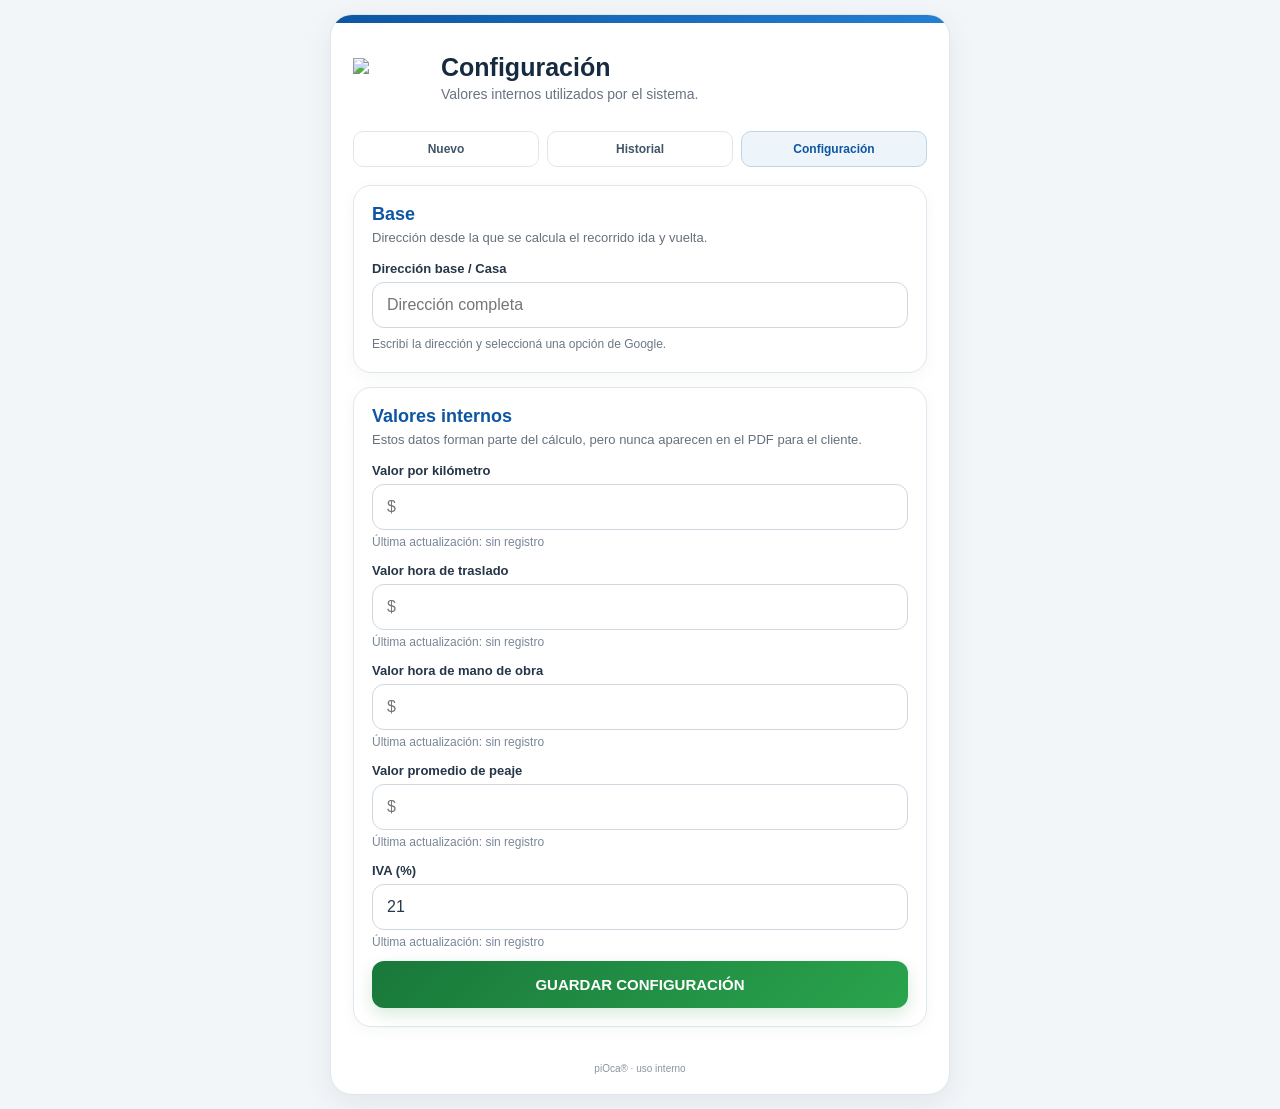
==== cfg.html @ d58bcf54 "Update cfg.html" ====
<!doctype html>
<html lang="es">
<head>
<meta charset="utf-8">
<meta name="viewport" content="width=device-width,initial-scale=1,viewport-fit=cover">
<title>Configuración</title>
<link rel="stylesheet" href="styles.css">
<style>
.autocompleteWrap{position:relative}
.addressSuggestions{
  position:absolute;
  left:0;right:0;top:100%;
  z-index:50;
  background:#fff;
  border:1px solid #d8dde5;
  border-radius:12px;
  box-shadow:0 10px 28px rgba(0,0,0,.14);
  overflow:hidden;
  margin-top:6px;
  max-height:290px;
  overflow-y:auto;
}
.addressSuggestion{
  width:100%;
  display:block;
  text-align:left;
  background:#fff;
  color:#1b2430;
  border:0;
  border-bottom:1px solid #edf0f4;
  padding:12px 14px;
  margin:0;
  cursor:pointer;
  font:inherit;
}
.addressSuggestion:last-child{border-bottom:0}
.addressSuggestion:active{background:#f2f6fb}
.addressSuggestion b{
  display:block;
  font-size:14px;
  line-height:1.25;
}
.addressSuggestion span{
  display:block;
  margin-top:3px;
  font-size:12px;
  line-height:1.3;
  color:#697386;
}
.addressSuggestion.info{
  cursor:default;
  color:#697386;
  font-size:13px;
}
.addressConfirmed{
  font-size:12px;
  margin-top:7px;
  color:#16803a;
  font-weight:700;
}
.status.error{
  background:#fff3f3;
  color:#a12626;
}
.updatedAt{
  margin-top:5px;
  font-size:12px;
  color:#7a8797;
}
</style>
</head>
<body>
<main class="shell">
  <header class="head">
    <div class="brandMark" style="background:transparent;box-shadow:none;border-radius:0;">
      <img src="https://automatizacionpioca.github.io/pioca-gps/logo-pioca.png" alt="piOca®" style="width:100%;height:auto;display:block;">
    </div>
    <div>
      <h1>Configuración</h1>
      <p>Valores internos utilizados por el sistema.</p>
    </div>
  </header>

  <nav class="nav">
    <a href="index.html">Nuevo</a>
    <a href="log.html">Historial</a>
    <a class="activo" href="cfg.html">Configuración</a>
  </nav>

  <section class="body">
    <div class="card">
      <h2>Base</h2>
      <p>Dirección desde la que se calcula el recorrido ida y vuelta.</p>

      <label for="base">Dirección base / Casa</label>
      <div class="autocompleteWrap">
        <input id="base" autocomplete="off" autocapitalize="words" placeholder="Dirección completa">
        <div id="baseSuggestions" class="addressSuggestions hidden"></div>
      </div>
      <div id="baseConfirmed" class="addressConfirmed hidden">✓ Dirección base seleccionada de Google</div>

      <div class="muted" style="margin-top:8px">
        Escribí la dirección y seleccioná una opción de Google.
      </div>
    </div>

    <div class="card">
      <h2>Valores internos</h2>
      <p>Estos datos forman parte del cálculo, pero nunca aparecen en el PDF para el cliente.</p>

      <label for="km">Valor por kilómetro</label>
      <input id="km" type="number" min="0" step="0.01" inputmode="decimal" placeholder="$">
      <div class="updatedAt" id="kmUpdated">Última actualización: sin registro</div>

      <label for="travel">Valor hora de traslado</label>
      <input id="travel" type="number" min="0" step="0.01" inputmode="decimal" placeholder="$">
      <div class="updatedAt" id="travelUpdated">Última actualización: sin registro</div>

      <label for="labor">Valor hora de mano de obra</label>
      <input id="labor" type="number" min="0" step="0.01" inputmode="decimal" placeholder="$">
      <div class="updatedAt" id="laborUpdated">Última actualización: sin registro</div>

      <label for="toll">Valor promedio de peaje</label>
      <input id="toll" type="number" min="0" step="0.01" inputmode="decimal" placeholder="$">
      <div class="updatedAt" id="tollUpdated">Última actualización: sin registro</div>

      <label for="iva">IVA (%)</label>
      <input id="iva" type="number" min="0" step="0.01" inputmode="decimal" value="21">
      <div class="updatedAt" id="ivaUpdated">Última actualización: sin registro</div>

      <button class="verde" id="save">GUARDAR CONFIGURACIÓN</button>
      <div class="status ok hidden" id="saved">Configuración guardada.</div>
      <div class="status error hidden" id="saveError"></div>
    </div>
  </section>

  <div class="footerNote">piOca® · uso interno</div>
</main>

<script>
const ids=['base','km','travel','labor','toll','iva'];
const trackedIds=['km','travel','labor','toll','iva'];
const key='r17_cfg_v1';

function formatUpdateDate(iso){
  if(!iso) return 'sin registro';

  const d=new Date(iso);
  if(Number.isNaN(d.getTime())) return 'sin registro';

  return new Intl.DateTimeFormat('es-AR',{
    day:'2-digit',
    month:'2-digit',
    year:'numeric',
    hour:'2-digit',
    minute:'2-digit'
  }).format(d);
}

function renderUpdateDates(v){
  const updates=(v && v.updatedAt) || {};

  trackedIds.forEach(id=>{
    const el=$(id+'Updated');
    if(!el) return;

    el.textContent='Última actualización: '+formatUpdateDate(updates[id]);
  });
}

const ROUTER_URL='https://apxrmkdegjnblkbyjsbp.supabase.co/functions/v1/r17-router';
const SUPABASE_PUBLISHABLE='sb_publishable_htgEX8HiRGAjpCVhPw1gfg_tOPxkJoI';

let selectedBasePlaceId=null;
let autocompleteTimer=null;
let autocompleteSeq=0;

function $(id){
  return document.getElementById(id);
}

async function requestAutocomplete(input){
  const response=await fetch(ROUTER_URL,{
    method:'POST',
    headers:{
      'Content-Type':'application/json',
      'apikey':SUPABASE_PUBLISHABLE,
      'Authorization':'Bearer '+SUPABASE_PUBLISHABLE
    },
    body:JSON.stringify({
      action:'autocomplete',
      input:String(input||'').trim()
    })
  });

  let data=null;
  try{
    data=await response.json();
  }catch(e){
    throw new Error('La búsqueda de direcciones respondió con un formato inválido.');
  }

  if(!response.ok || !data.ok){
    throw new Error((data && data.error) ? data.error : 'No se pudieron cargar las sugerencias.');
  }

  return Array.isArray(data.suggestions) ? data.suggestions : [];
}

function hideSuggestions(){
  $('baseSuggestions').classList.add('hidden');
}

function showMessage(text){
  const box=$('baseSuggestions');
  box.innerHTML='';
  const row=document.createElement('div');
  row.className='addressSuggestion info';
  row.textContent=text;
  box.appendChild(row);
  box.classList.remove('hidden');
}

function renderSuggestions(items){
  const box=$('baseSuggestions');
  box.innerHTML='';

  if(!items.length){
    showMessage('No se encontraron direcciones.');
    return;
  }

  items.forEach(item=>{
    const btn=document.createElement('button');
    btn.type='button';
    btn.className='addressSuggestion';

    const main=document.createElement('b');
    main.textContent=item.mainText || item.text || '';

    const secondary=document.createElement('span');
    secondary.textContent=item.secondaryText || '';

    btn.appendChild(main);
    if(secondary.textContent) btn.appendChild(secondary);

    btn.onclick=()=>{
      $('base').value=item.text || item.mainText || '';
      selectedBasePlaceId=item.placeId || null;
      $('baseConfirmed').classList.toggle('hidden',!selectedBasePlaceId);
      $('saveError').classList.add('hidden');
      hideSuggestions();
    };

    box.appendChild(btn);
  });

  box.classList.remove('hidden');
}

$('base').addEventListener('input',()=>{
  selectedBasePlaceId=null;
  $('baseConfirmed').classList.add('hidden');
  $('saveError').classList.add('hidden');

  const query=$('base').value.trim();

  if(autocompleteTimer) clearTimeout(autocompleteTimer);

  if(query.length<3){
    hideSuggestions();
    return;
  }

  const seq=++autocompleteSeq;

  autocompleteTimer=setTimeout(async()=>{
    showMessage('Buscando direcciones…');

    try{
      const items=await requestAutocomplete(query);
      if(seq!==autocompleteSeq) return;
      renderSuggestions(items);
    }catch(e){
      if(seq!==autocompleteSeq) return;
      showMessage('No se pudieron cargar las sugerencias.');
    }
  },300);
});

$('base').addEventListener('focus',()=>{
  if($('base').value.trim().length>=3 && !selectedBasePlaceId){
    $('base').dispatchEvent(new Event('input'));
  }
});

document.addEventListener('click',(e)=>{
  const wrap=e.target.closest('.autocompleteWrap');
  if(!wrap) hideSuggestions();
});

function load(){
  try{
    const v=JSON.parse(localStorage.getItem(key)||'{}');

    ids.forEach(id=>{
      if(v[id]!==undefined) $(id).value=v[id];
    });

    if(v.iva===undefined || String(v.iva).trim()===''){
      $('iva').value='21';
    }

    if(v.basePlaceId){
      selectedBasePlaceId=v.basePlaceId;
      $('baseConfirmed').classList.remove('hidden');
    }

    renderUpdateDates(v);
  }catch(e){
    renderUpdateDates({});
  }
}

$('save').onclick=()=>{
  const base=$('base').value.trim();

  if(!base){
    $('saveError').textContent='Ingresá la Dirección base / Casa.';
    $('saveError').classList.remove('hidden');
    return;
  }

  if(!selectedBasePlaceId){
    $('saveError').textContent='Seleccioná la Dirección base / Casa desde las opciones de Google.';
    $('saveError').classList.remove('hidden');
    return;
  }

  let previous={};

  try{
    previous=JSON.parse(localStorage.getItem(key)||'{}');
  }catch(e){
    previous={};
  }

  const data={};
  const now=new Date().toISOString();
  const updatedAt={...(previous.updatedAt||{})};

  ids.forEach(id=>{
    data[id]=$(id).value;
  });

  trackedIds.forEach(id=>{
    const oldValue=
      previous[id]===undefined || previous[id]===null
        ? ''
        : String(previous[id]);

    const newValue=String(data[id]??'');

    // Si nunca hubo fecha, este guardado queda como referencia inicial.
    // Después la fecha cambia únicamente cuando cambia el valor.
    if(!updatedAt[id] || oldValue!==newValue){
      updatedAt[id]=now;
    }
  });

  data.updatedAt=updatedAt;
  data.basePlaceId=selectedBasePlaceId;

  localStorage.setItem(key,JSON.stringify(data));

  renderUpdateDates(data);
  $('saveError').classList.add('hidden');

  const box=$('saved');
  box.classList.remove('hidden');
  setTimeout(()=>box.classList.add('hidden'),2200);
};

load();
</script>
</body>
</html>
---- styles.css ----
:root{
  --azul:#1769aa;
  --azul2:#0d56a3;
  --azulOscuro:#17314b;
  --verde:#249447;
  --verdeOscuro:#19783a;
  --rojo:#dc2f2f;
  --grisFondo:#f3f6f9;
  --grisBorde:#dfe6ed;
  --grisTexto:#5d6874;
  --sombra:0 8px 28px rgba(25,47,70,.08);
}
*{box-sizing:border-box}
html,body{margin:0;min-height:100%;font-family:Arial,sans-serif;color:#1f2f40;background:var(--grisFondo)}
body{padding:14px}
.shell{width:100%;max-width:620px;margin:0 auto;background:#fff;border:1px solid var(--grisBorde);border-radius:22px;box-shadow:var(--sombra);overflow:hidden}
.shell::before{content:"";display:block;height:8px;background:linear-gradient(90deg,var(--azul2),#247fd2)}
.head{padding:20px 22px 16px;display:flex;align-items:center;gap:16px}
.brandMark{width:72px;height:72px;border-radius:22px;background:linear-gradient(135deg,var(--azul2),#2380cf);color:#fff;display:flex;align-items:center;justify-content:center;font-size:22px;font-weight:900;letter-spacing:-1px;box-shadow:0 7px 18px rgba(23,105,170,.2);flex:0 0 72px}
.head h1{margin:0 0 4px;font-size:25px;line-height:1.08;color:#172b40}
.head p{margin:0;color:#687482;font-size:14px;line-height:1.35}
.body{padding:0 22px 22px}
.card{border:1px solid var(--grisBorde);border-radius:18px;padding:18px;background:#fff;box-shadow:0 4px 16px rgba(25,47,70,.04);margin-bottom:14px}
.card h2{margin:0 0 4px;color:var(--azul2);font-size:18px}
.card p{margin:0 0 14px;color:#66717c;font-size:13px;line-height:1.4}
label{display:block;font-size:13px;font-weight:800;margin:14px 0 6px;color:#253648}
input,select,textarea{width:100%;padding:13px 14px;font-size:16px;border:1px solid #cfd8e1;border-radius:12px;background:#fff;color:#24384c;font-family:Arial,sans-serif;outline:none}
input:focus,select:focus,textarea:focus{border-color:#7eb1dd;box-shadow:0 0 0 3px rgba(23,105,170,.10)}
button,.btn{width:100%;padding:15px;border:0;border-radius:12px;font-size:15px;font-weight:800;cursor:pointer;margin-top:12px;text-decoration:none;display:block;text-align:center}
button:active,.btn:active{transform:scale(.985)}
button:disabled{opacity:.55;cursor:default}
.azul{background:linear-gradient(135deg,var(--azul2),#2380cf);color:#fff;box-shadow:0 6px 16px rgba(23,105,170,.18)}
.verde{background:linear-gradient(135deg,var(--verdeOscuro),#2aa44d);color:#fff;box-shadow:0 6px 16px rgba(32,146,68,.18)}
.rojo{background:linear-gradient(135deg,#b91f25,#dc2f2f);color:#fff}
.oscuro{background:linear-gradient(135deg,#263746,#182631);color:#fff}
.claro{background:#eef5fb;color:#285979;border:1px solid #cbdde9}
.muted{color:#6c7884;font-size:12px;line-height:1.45}
.nav{display:grid;grid-template-columns:repeat(3,1fr);gap:8px;padding:0 22px 18px}
.nav a{padding:10px 6px;border:1px solid var(--grisBorde);border-radius:10px;text-decoration:none;color:#425467;text-align:center;font-size:12px;font-weight:800;background:#fff}
.nav a.activo{background:#edf5fb;color:var(--azul2);border-color:#bfd4e4}
.hidden{display:none!important}
.status{padding:11px 12px;border-radius:11px;margin-top:12px;font-size:12px;line-height:1.45}
.ok{background:#eaf7ed;border:1px solid #b8dfc0;color:#266739}
.info{background:#eef5fb;border:1px solid #c6d9e9;color:#31566f}
.warn{background:#fff8e8;border:1px solid #eedb9f;color:#735d1c}
.row2{display:grid;grid-template-columns:1fr 1fr;gap:10px}
.timer{font-size:36px;font-weight:900;text-align:center;color:#17314b;padding:14px 0 2px;letter-spacing:1px}
.kpi{padding:13px;border-radius:14px;background:#f7f9fb;border:1px solid #e2e8ee;margin-top:10px}
.kpi span{display:block;color:#6b7782;font-size:11px;font-weight:700}
.kpi b{display:block;font-size:18px;color:#20364b;margin-top:3px}
.listEmpty{text-align:center;padding:28px 10px;color:#7a8794;font-size:13px}
.footerNote{padding:0 22px 20px;text-align:center;color:#8a949f;font-size:10px}
.sep{height:1px;background:#e7edf2;margin:16px 0}
@media(max-width:440px){
  body{padding:8px}
  .head{padding:17px 16px 13px}
  .body{padding:0 16px 16px}
  .nav{padding:0 16px 14px}
  .brandMark{width:60px;height:60px;border-radius:18px;font-size:19px;flex-basis:60px}
  .head h1{font-size:22px}
  .row2{grid-template-columns:1fr}
}
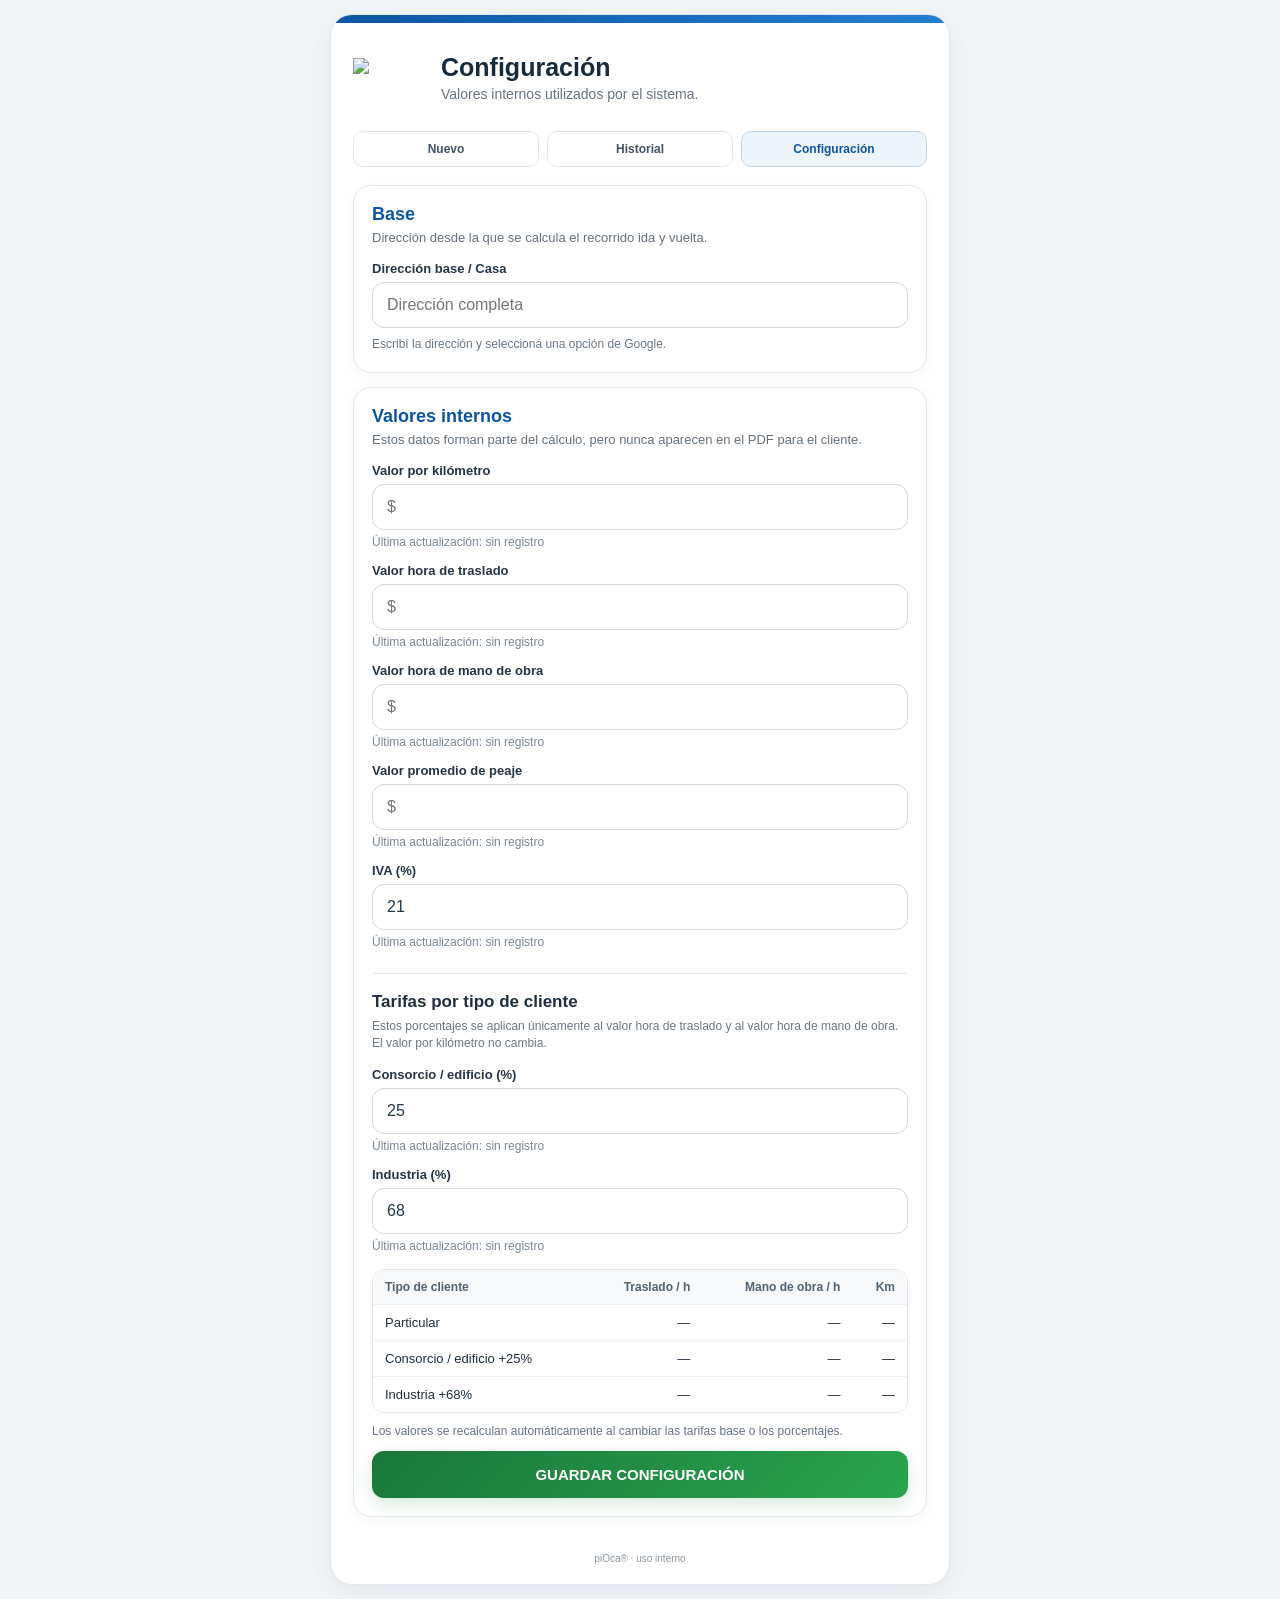
==== commit e65fe111: "Update cfg.html" ====
--- a/cfg.html
+++ b/cfg.html
@@ -67,6 +67,53 @@
   font-size:12px;
   color:#7a8797;
 }
+
+.clientRatesBlock{
+  margin-top:24px;
+  padding-top:18px;
+  border-top:1px solid #e3e7ed;
+}
+.clientRatesBlock h3{
+  margin:0 0 6px;
+  font-size:17px;
+}
+.clientRatesBlock .muted{
+  margin-bottom:14px;
+}
+.rateTableWrap{
+  margin-top:16px;
+  overflow-x:auto;
+  border:1px solid #e3e7ed;
+  border-radius:12px;
+}
+.rateTable{
+  width:100%;
+  border-collapse:collapse;
+  min-width:520px;
+  background:#fff;
+}
+.rateTable th,
+.rateTable td{
+  padding:10px 12px;
+  text-align:left;
+  border-bottom:1px solid #edf0f4;
+  font-size:13px;
+  white-space:nowrap;
+}
+.rateTable th{
+  background:#f7f9fb;
+  color:#526173;
+  font-size:12px;
+}
+.rateTable tr:last-child td{border-bottom:0}
+.rateTable td:not(:first-child),
+.rateTable th:not(:first-child){text-align:right}
+.rateHint{
+  margin-top:10px;
+  font-size:12px;
+  line-height:1.4;
+  color:#697386;
+}
 </style>
 </head>
 <body>
@@ -128,6 +175,55 @@
       <input id="iva" type="number" min="0" step="0.01" inputmode="decimal" value="21">
       <div class="updatedAt" id="ivaUpdated">Última actualización: sin registro</div>
 
+      <div class="clientRatesBlock">
+        <h3>Tarifas por tipo de cliente</h3>
+        <div class="muted">
+          Estos porcentajes se aplican únicamente al valor hora de traslado y al valor hora de mano de obra. El valor por kilómetro no cambia.
+        </div>
+
+        <label for="consorcioPct">Consorcio / edificio (%)</label>
+        <input id="consorcioPct" type="number" min="0" step="0.01" inputmode="decimal" value="25">
+        <div class="updatedAt" id="consorcioPctUpdated">Última actualización: sin registro</div>
+
+        <label for="industriaPct">Industria (%)</label>
+        <input id="industriaPct" type="number" min="0" step="0.01" inputmode="decimal" value="68">
+        <div class="updatedAt" id="industriaPctUpdated">Última actualización: sin registro</div>
+
+        <div class="rateTableWrap">
+          <table class="rateTable" aria-label="Tarifas resultantes por tipo de cliente">
+            <thead>
+              <tr>
+                <th>Tipo de cliente</th>
+                <th>Traslado / h</th>
+                <th>Mano de obra / h</th>
+                <th>Km</th>
+              </tr>
+            </thead>
+            <tbody>
+              <tr>
+                <td>Particular</td>
+                <td id="rateParticularTravel">—</td>
+                <td id="rateParticularLabor">—</td>
+                <td id="rateParticularKm">—</td>
+              </tr>
+              <tr>
+                <td id="rateConsorcioLabel">Consorcio / edificio</td>
+                <td id="rateConsorcioTravel">—</td>
+                <td id="rateConsorcioLabor">—</td>
+                <td id="rateConsorcioKm">—</td>
+              </tr>
+              <tr>
+                <td id="rateIndustriaLabel">Industria</td>
+                <td id="rateIndustriaTravel">—</td>
+                <td id="rateIndustriaLabor">—</td>
+                <td id="rateIndustriaKm">—</td>
+              </tr>
+            </tbody>
+          </table>
+        </div>
+        <div class="rateHint">Los valores se recalculan automáticamente al cambiar las tarifas base o los porcentajes.</div>
+      </div>
+
       <button class="verde" id="save">GUARDAR CONFIGURACIÓN</button>
       <div class="status ok hidden" id="saved">Configuración guardada.</div>
       <div class="status error hidden" id="saveError"></div>
@@ -138,8 +234,8 @@
 </main>
 
 <script>
-const ids=['base','km','travel','labor','toll','iva'];
-const trackedIds=['km','travel','labor','toll','iva'];
+const ids=['base','km','travel','labor','toll','iva','consorcioPct','industriaPct'];
+const trackedIds=['km','travel','labor','toll','iva','consorcioPct','industriaPct'];
 const key='r17_cfg_v1';
 
 function formatUpdateDate(iso){
@@ -178,6 +274,56 @@
 function $(id){
   return document.getElementById(id);
 }
+
+function configNumber(id){
+  const raw=String($(id).value??'').replace(',','.').trim();
+  if(raw==='') return null;
+  const value=Number(raw);
+  return Number.isFinite(value) ? value : null;
+}
+
+function money(value){
+  if(value===null || value===undefined || !Number.isFinite(value)) return '—';
+  return new Intl.NumberFormat('es-AR',{
+    style:'currency',
+    currency:'ARS',
+    maximumFractionDigits:0
+  }).format(value);
+}
+
+function percentLabel(value){
+  if(value===null || value===undefined || !Number.isFinite(value)) return '';
+  return ' +'+new Intl.NumberFormat('es-AR',{maximumFractionDigits:2}).format(value)+'%';
+}
+
+function renderClientRates(){
+  const km=configNumber('km');
+  const travel=configNumber('travel');
+  const labor=configNumber('labor');
+  const consorcioPct=configNumber('consorcioPct');
+  const industriaPct=configNumber('industriaPct');
+
+  const consorcioFactor=consorcioPct===null ? null : 1+(consorcioPct/100);
+  const industriaFactor=industriaPct===null ? null : 1+(industriaPct/100);
+
+  $('rateParticularTravel').textContent=money(travel);
+  $('rateParticularLabor').textContent=money(labor);
+  $('rateParticularKm').textContent=money(km);
+
+  $('rateConsorcioLabel').textContent='Consorcio / edificio'+percentLabel(consorcioPct);
+  $('rateConsorcioTravel').textContent=money(travel===null || consorcioFactor===null ? null : travel*consorcioFactor);
+  $('rateConsorcioLabor').textContent=money(labor===null || consorcioFactor===null ? null : labor*consorcioFactor);
+  $('rateConsorcioKm').textContent=money(km);
+
+  $('rateIndustriaLabel').textContent='Industria'+percentLabel(industriaPct);
+  $('rateIndustriaTravel').textContent=money(travel===null || industriaFactor===null ? null : travel*industriaFactor);
+  $('rateIndustriaLabor').textContent=money(labor===null || industriaFactor===null ? null : labor*industriaFactor);
+  $('rateIndustriaKm').textContent=money(km);
+}
+
+['km','travel','labor','consorcioPct','industriaPct'].forEach(id=>{
+  $(id).addEventListener('input',renderClientRates);
+});
 
 async function requestAutocomplete(input){
   const response=await fetch(ROUTER_URL,{
@@ -311,14 +457,26 @@
       $('iva').value='21';
     }
 
+    if(v.consorcioPct===undefined || String(v.consorcioPct).trim()===''){
+      $('consorcioPct').value='25';
+    }
+
+    if(v.industriaPct===undefined || String(v.industriaPct).trim()===''){
+      $('industriaPct').value='68';
+    }
+
     if(v.basePlaceId){
       selectedBasePlaceId=v.basePlaceId;
       $('baseConfirmed').classList.remove('hidden');
     }
 
     renderUpdateDates(v);
+    renderClientRates();
   }catch(e){
+    $('consorcioPct').value='25';
+    $('industriaPct').value='68';
     renderUpdateDates({});
+    renderClientRates();
   }
 }
 
@@ -333,6 +491,21 @@
 
   if(!selectedBasePlaceId){
     $('saveError').textContent='Seleccioná la Dirección base / Casa desde las opciones de Google.';
+    $('saveError').classList.remove('hidden');
+    return;
+  }
+
+  const consorcioPct=configNumber('consorcioPct');
+  const industriaPct=configNumber('industriaPct');
+
+  if(consorcioPct===null || consorcioPct<0){
+    $('saveError').textContent='Ingresá un porcentaje válido para Consorcio / edificio.';
+    $('saveError').classList.remove('hidden');
+    return;
+  }
+
+  if(industriaPct===null || industriaPct<0){
+    $('saveError').textContent='Ingresá un porcentaje válido para Industria.';
     $('saveError').classList.remove('hidden');
     return;
   }
@@ -374,6 +547,7 @@
   localStorage.setItem(key,JSON.stringify(data));
 
   renderUpdateDates(data);
+  renderClientRates();
   $('saveError').classList.add('hidden');
 
   const box=$('saved');
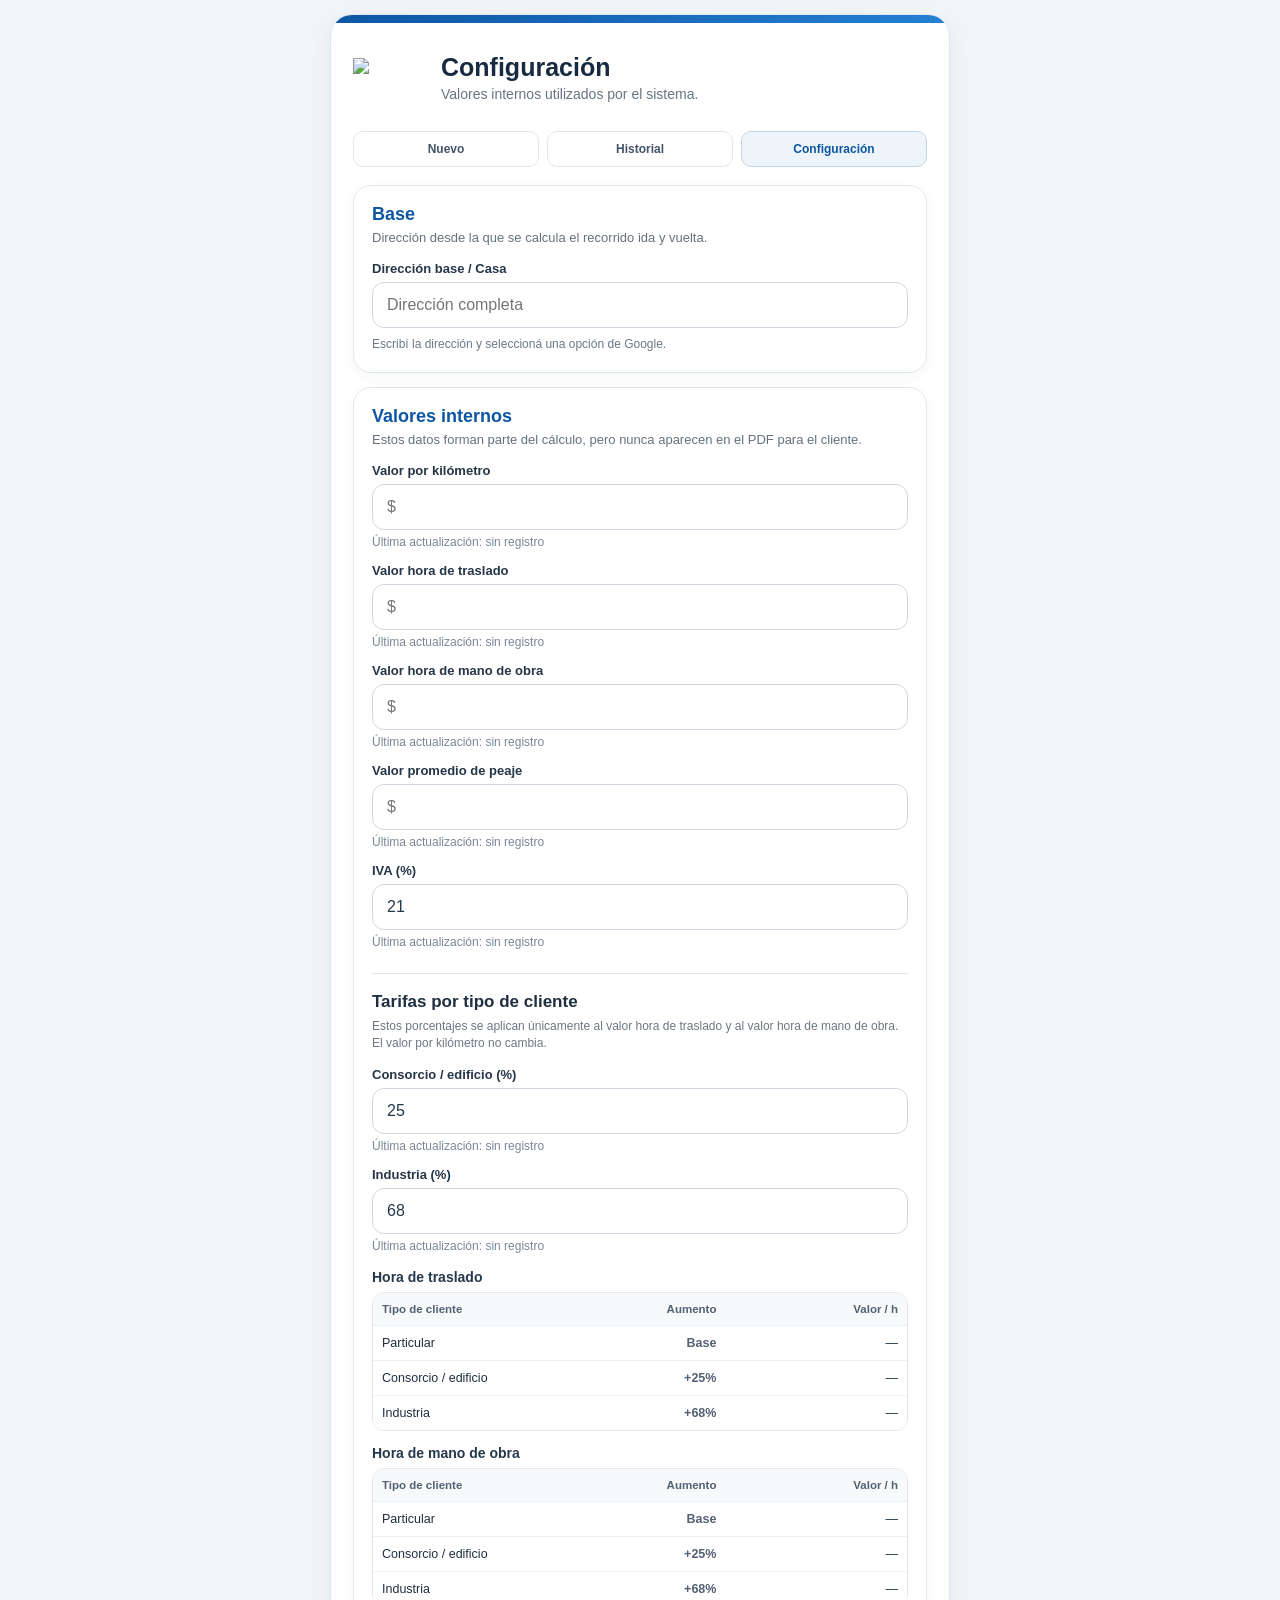
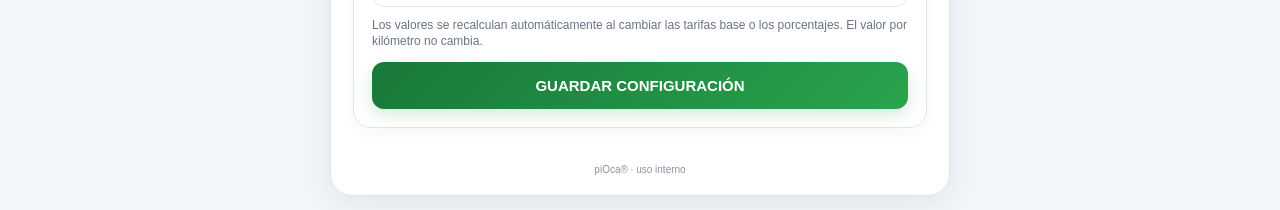
==== commit cf20f8c1: "Update cfg.html" ====
--- a/cfg.html
+++ b/cfg.html
@@ -80,34 +80,62 @@
 .clientRatesBlock .muted{
   margin-bottom:14px;
 }
+.rateTables{
+  display:grid;
+  gap:14px;
+  margin-top:16px;
+}
+.rateTableGroup h4{
+  margin:0 0 7px;
+  color:#26384c;
+  font-size:14px;
+}
 .rateTableWrap{
-  margin-top:16px;
-  overflow-x:auto;
+  overflow:hidden;
   border:1px solid #e3e7ed;
   border-radius:12px;
 }
 .rateTable{
   width:100%;
   border-collapse:collapse;
-  min-width:520px;
+  table-layout:fixed;
   background:#fff;
 }
 .rateTable th,
 .rateTable td{
-  padding:10px 12px;
+  padding:10px 9px;
   text-align:left;
   border-bottom:1px solid #edf0f4;
-  font-size:13px;
-  white-space:nowrap;
+  font-size:12.5px;
 }
 .rateTable th{
   background:#f7f9fb;
   color:#526173;
-  font-size:12px;
+  font-size:11.5px;
 }
 .rateTable tr:last-child td{border-bottom:0}
-.rateTable td:not(:first-child),
-.rateTable th:not(:first-child){text-align:right}
+.rateTable td:nth-child(2),
+.rateTable td:nth-child(3),
+.rateTable th:nth-child(2),
+.rateTable th:nth-child(3){
+  text-align:right;
+}
+.rateTable th:first-child,
+.rateTable td:first-child{
+  width:44%;
+}
+.rateTable th:nth-child(2),
+.rateTable td:nth-child(2){
+  width:22%;
+}
+.rateTable th:nth-child(3),
+.rateTable td:nth-child(3){
+  width:34%;
+}
+.ratePct{
+  font-weight:700;
+  color:#526173;
+}
 .rateHint{
   margin-top:10px;
   font-size:12px;
@@ -189,39 +217,72 @@
         <input id="industriaPct" type="number" min="0" step="0.01" inputmode="decimal" value="68">
         <div class="updatedAt" id="industriaPctUpdated">Última actualización: sin registro</div>
 
-        <div class="rateTableWrap">
-          <table class="rateTable" aria-label="Tarifas resultantes por tipo de cliente">
-            <thead>
-              <tr>
-                <th>Tipo de cliente</th>
-                <th>Traslado / h</th>
-                <th>Mano de obra / h</th>
-                <th>Km</th>
-              </tr>
-            </thead>
-            <tbody>
-              <tr>
-                <td>Particular</td>
-                <td id="rateParticularTravel">—</td>
-                <td id="rateParticularLabor">—</td>
-                <td id="rateParticularKm">—</td>
-              </tr>
-              <tr>
-                <td id="rateConsorcioLabel">Consorcio / edificio</td>
-                <td id="rateConsorcioTravel">—</td>
-                <td id="rateConsorcioLabor">—</td>
-                <td id="rateConsorcioKm">—</td>
-              </tr>
-              <tr>
-                <td id="rateIndustriaLabel">Industria</td>
-                <td id="rateIndustriaTravel">—</td>
-                <td id="rateIndustriaLabor">—</td>
-                <td id="rateIndustriaKm">—</td>
-              </tr>
-            </tbody>
-          </table>
+        <div class="rateTables">
+          <div class="rateTableGroup">
+            <h4>Hora de traslado</h4>
+            <div class="rateTableWrap">
+              <table class="rateTable" aria-label="Hora de traslado por tipo de cliente">
+                <thead>
+                  <tr>
+                    <th>Tipo de cliente</th>
+                    <th>Aumento</th>
+                    <th>Valor / h</th>
+                  </tr>
+                </thead>
+                <tbody>
+                  <tr>
+                    <td>Particular</td>
+                    <td class="ratePct">Base</td>
+                    <td id="rateParticularTravel">—</td>
+                  </tr>
+                  <tr>
+                    <td>Consorcio / edificio</td>
+                    <td class="ratePct" id="rateConsorcioTravelPct">—</td>
+                    <td id="rateConsorcioTravel">—</td>
+                  </tr>
+                  <tr>
+                    <td>Industria</td>
+                    <td class="ratePct" id="rateIndustriaTravelPct">—</td>
+                    <td id="rateIndustriaTravel">—</td>
+                  </tr>
+                </tbody>
+              </table>
+            </div>
+          </div>
+
+          <div class="rateTableGroup">
+            <h4>Hora de mano de obra</h4>
+            <div class="rateTableWrap">
+              <table class="rateTable" aria-label="Hora de mano de obra por tipo de cliente">
+                <thead>
+                  <tr>
+                    <th>Tipo de cliente</th>
+                    <th>Aumento</th>
+                    <th>Valor / h</th>
+                  </tr>
+                </thead>
+                <tbody>
+                  <tr>
+                    <td>Particular</td>
+                    <td class="ratePct">Base</td>
+                    <td id="rateParticularLabor">—</td>
+                  </tr>
+                  <tr>
+                    <td>Consorcio / edificio</td>
+                    <td class="ratePct" id="rateConsorcioLaborPct">—</td>
+                    <td id="rateConsorcioLabor">—</td>
+                  </tr>
+                  <tr>
+                    <td>Industria</td>
+                    <td class="ratePct" id="rateIndustriaLaborPct">—</td>
+                    <td id="rateIndustriaLabor">—</td>
+                  </tr>
+                </tbody>
+              </table>
+            </div>
+          </div>
         </div>
-        <div class="rateHint">Los valores se recalculan automáticamente al cambiar las tarifas base o los porcentajes.</div>
+        <div class="rateHint">Los valores se recalculan automáticamente al cambiar las tarifas base o los porcentajes. El valor por kilómetro no cambia.</div>
       </div>
 
       <button class="verde" id="save">GUARDAR CONFIGURACIÓN</button>
@@ -308,17 +369,20 @@
 
   $('rateParticularTravel').textContent=money(travel);
   $('rateParticularLabor').textContent=money(labor);
-  $('rateParticularKm').textContent=money(km);
-
-  $('rateConsorcioLabel').textContent='Consorcio / edificio'+percentLabel(consorcioPct);
+
+  const consorcioPctText=percentLabel(consorcioPct).trim() || '—';
+  const industriaPctText=percentLabel(industriaPct).trim() || '—';
+
+  $('rateConsorcioTravelPct').textContent=consorcioPctText;
+  $('rateConsorcioLaborPct').textContent=consorcioPctText;
+  $('rateIndustriaTravelPct').textContent=industriaPctText;
+  $('rateIndustriaLaborPct').textContent=industriaPctText;
+
   $('rateConsorcioTravel').textContent=money(travel===null || consorcioFactor===null ? null : travel*consorcioFactor);
   $('rateConsorcioLabor').textContent=money(labor===null || consorcioFactor===null ? null : labor*consorcioFactor);
-  $('rateConsorcioKm').textContent=money(km);
-
-  $('rateIndustriaLabel').textContent='Industria'+percentLabel(industriaPct);
+
   $('rateIndustriaTravel').textContent=money(travel===null || industriaFactor===null ? null : travel*industriaFactor);
   $('rateIndustriaLabor').textContent=money(labor===null || industriaFactor===null ? null : labor*industriaFactor);
-  $('rateIndustriaKm').textContent=money(km);
 }
 
 ['km','travel','labor','consorcioPct','industriaPct'].forEach(id=>{
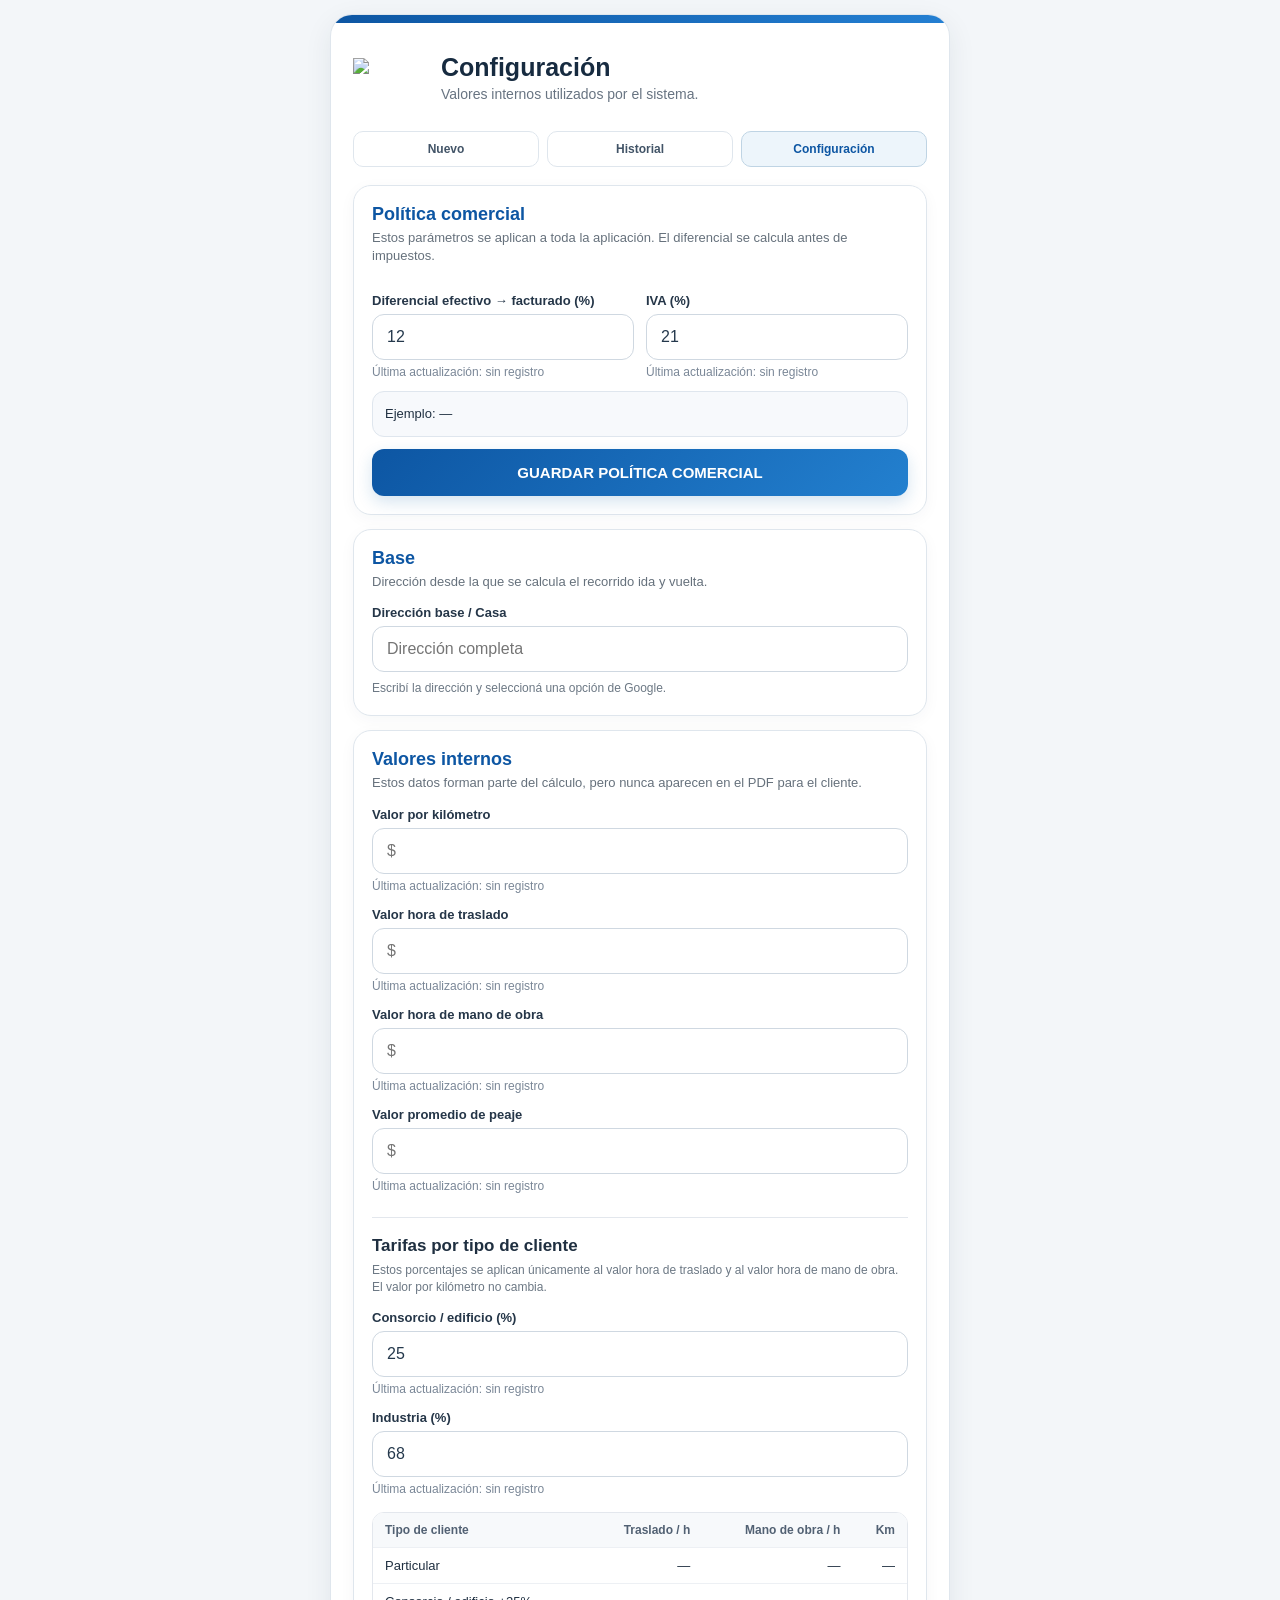
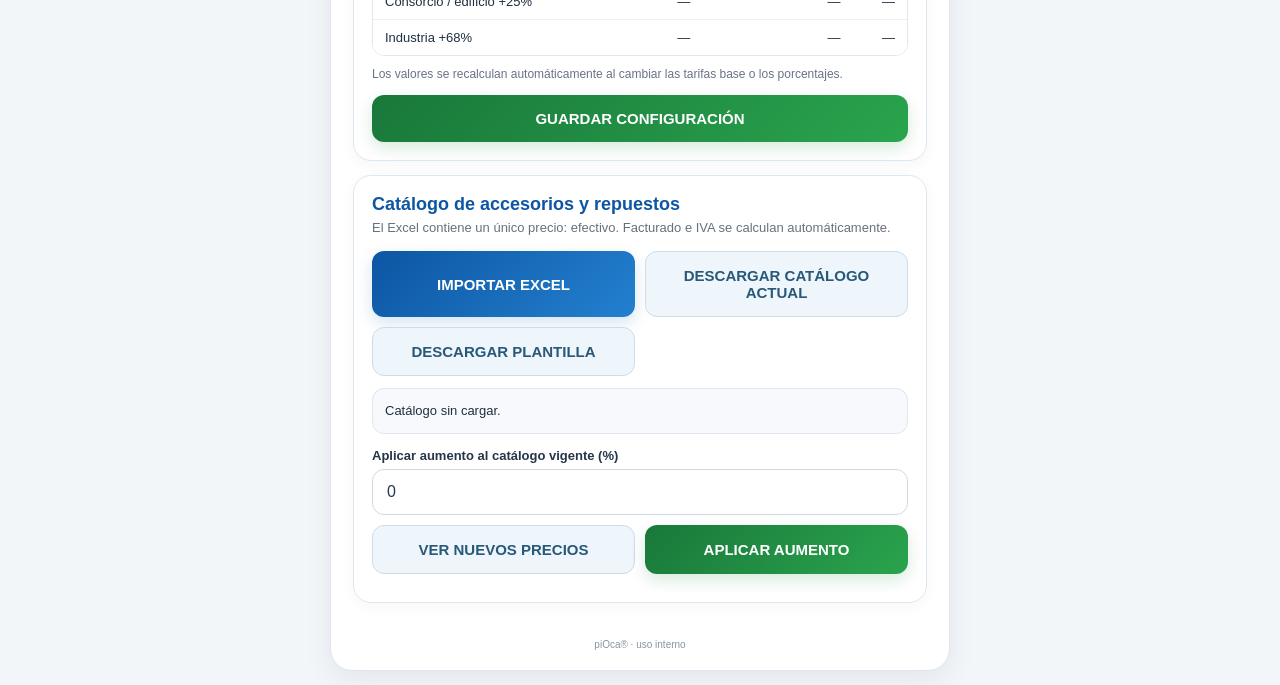
==== commit a8c9f358: "Update cfg.html" ====
--- a/cfg.html
+++ b/cfg.html
@@ -80,68 +80,47 @@
 .clientRatesBlock .muted{
   margin-bottom:14px;
 }
-.rateTables{
-  display:grid;
-  gap:14px;
+.rateTableWrap{
   margin-top:16px;
-}
-.rateTableGroup h4{
-  margin:0 0 7px;
-  color:#26384c;
-  font-size:14px;
-}
-.rateTableWrap{
-  overflow:hidden;
+  overflow-x:auto;
   border:1px solid #e3e7ed;
   border-radius:12px;
 }
 .rateTable{
   width:100%;
   border-collapse:collapse;
-  table-layout:fixed;
+  min-width:520px;
   background:#fff;
 }
 .rateTable th,
 .rateTable td{
-  padding:10px 9px;
+  padding:10px 12px;
   text-align:left;
   border-bottom:1px solid #edf0f4;
-  font-size:12.5px;
+  font-size:13px;
+  white-space:nowrap;
 }
 .rateTable th{
   background:#f7f9fb;
   color:#526173;
-  font-size:11.5px;
+  font-size:12px;
 }
 .rateTable tr:last-child td{border-bottom:0}
-.rateTable td:nth-child(2),
-.rateTable td:nth-child(3),
-.rateTable th:nth-child(2),
-.rateTable th:nth-child(3){
-  text-align:right;
-}
-.rateTable th:first-child,
-.rateTable td:first-child{
-  width:44%;
-}
-.rateTable th:nth-child(2),
-.rateTable td:nth-child(2){
-  width:22%;
-}
-.rateTable th:nth-child(3),
-.rateTable td:nth-child(3){
-  width:34%;
-}
-.ratePct{
-  font-weight:700;
-  color:#526173;
-}
+.rateTable td:not(:first-child),
+.rateTable th:not(:first-child){text-align:right}
 .rateHint{
   margin-top:10px;
   font-size:12px;
   line-height:1.4;
   color:#697386;
 }
+.policyGrid{display:grid;grid-template-columns:1fr 1fr;gap:12px}
+.catalogActions{display:grid;grid-template-columns:1fr 1fr;gap:10px}
+.catalogActions button{margin-top:0}
+.catalogSummary{margin-top:12px;padding:12px;border:1px solid #dfe6ee;border-radius:12px;background:#f7f9fc;font-size:13px;line-height:1.5}
+.catalogHistory{margin-top:10px;font-size:12px;color:#66717c}
+.catalogPreview{margin-top:10px;padding:10px 12px;border:1px solid #cfe0ef;border-radius:12px;background:#f2f8fd;font-size:12px;line-height:1.5}
+@media(max-width:440px){.policyGrid,.catalogActions{grid-template-columns:1fr}}
 </style>
 </head>
 <body>
@@ -164,6 +143,25 @@
 
   <section class="body">
     <div class="card">
+      <h2>Política comercial</h2>
+      <p>Estos parámetros se aplican a toda la aplicación. El diferencial se calcula antes de impuestos.</p>
+      <div class="policyGrid">
+        <div>
+          <label for="facturadoPct">Diferencial efectivo → facturado (%)</label>
+          <input id="facturadoPct" type="number" min="0" step="0.01" inputmode="decimal" value="12">
+          <div class="updatedAt" id="facturadoPctUpdated">Última actualización: sin registro</div>
+        </div>
+        <div>
+          <label for="iva">IVA (%)</label>
+          <input id="iva" type="number" min="0" step="0.01" inputmode="decimal" value="21">
+          <div class="updatedAt" id="ivaUpdated">Última actualización: sin registro</div>
+        </div>
+      </div>
+      <div class="catalogSummary" id="commercialPreview">Ejemplo: —</div>
+      <button class="azul" id="saveCommercial" type="button">GUARDAR POLÍTICA COMERCIAL</button>
+      <div class="status ok hidden" id="commercialSaved">Política comercial guardada.</div>
+    </div>
+    <div class="card">
       <h2>Base</h2>
       <p>Dirección desde la que se calcula el recorrido ida y vuelta.</p>
 
@@ -199,10 +197,6 @@
       <input id="toll" type="number" min="0" step="0.01" inputmode="decimal" placeholder="$">
       <div class="updatedAt" id="tollUpdated">Última actualización: sin registro</div>
 
-      <label for="iva">IVA (%)</label>
-      <input id="iva" type="number" min="0" step="0.01" inputmode="decimal" value="21">
-      <div class="updatedAt" id="ivaUpdated">Última actualización: sin registro</div>
-
       <div class="clientRatesBlock">
         <h3>Tarifas por tipo de cliente</h3>
         <div class="muted">
@@ -217,86 +211,80 @@
         <input id="industriaPct" type="number" min="0" step="0.01" inputmode="decimal" value="68">
         <div class="updatedAt" id="industriaPctUpdated">Última actualización: sin registro</div>
 
-        <div class="rateTables">
-          <div class="rateTableGroup">
-            <h4>Hora de traslado</h4>
-            <div class="rateTableWrap">
-              <table class="rateTable" aria-label="Hora de traslado por tipo de cliente">
-                <thead>
-                  <tr>
-                    <th>Tipo de cliente</th>
-                    <th>Aumento</th>
-                    <th>Valor / h</th>
-                  </tr>
-                </thead>
-                <tbody>
-                  <tr>
-                    <td>Particular</td>
-                    <td class="ratePct">Base</td>
-                    <td id="rateParticularTravel">—</td>
-                  </tr>
-                  <tr>
-                    <td>Consorcio / edificio</td>
-                    <td class="ratePct" id="rateConsorcioTravelPct">—</td>
-                    <td id="rateConsorcioTravel">—</td>
-                  </tr>
-                  <tr>
-                    <td>Industria</td>
-                    <td class="ratePct" id="rateIndustriaTravelPct">—</td>
-                    <td id="rateIndustriaTravel">—</td>
-                  </tr>
-                </tbody>
-              </table>
-            </div>
-          </div>
-
-          <div class="rateTableGroup">
-            <h4>Hora de mano de obra</h4>
-            <div class="rateTableWrap">
-              <table class="rateTable" aria-label="Hora de mano de obra por tipo de cliente">
-                <thead>
-                  <tr>
-                    <th>Tipo de cliente</th>
-                    <th>Aumento</th>
-                    <th>Valor / h</th>
-                  </tr>
-                </thead>
-                <tbody>
-                  <tr>
-                    <td>Particular</td>
-                    <td class="ratePct">Base</td>
-                    <td id="rateParticularLabor">—</td>
-                  </tr>
-                  <tr>
-                    <td>Consorcio / edificio</td>
-                    <td class="ratePct" id="rateConsorcioLaborPct">—</td>
-                    <td id="rateConsorcioLabor">—</td>
-                  </tr>
-                  <tr>
-                    <td>Industria</td>
-                    <td class="ratePct" id="rateIndustriaLaborPct">—</td>
-                    <td id="rateIndustriaLabor">—</td>
-                  </tr>
-                </tbody>
-              </table>
-            </div>
-          </div>
+        <div class="rateTableWrap">
+          <table class="rateTable" aria-label="Tarifas resultantes por tipo de cliente">
+            <thead>
+              <tr>
+                <th>Tipo de cliente</th>
+                <th>Traslado / h</th>
+                <th>Mano de obra / h</th>
+                <th>Km</th>
+              </tr>
+            </thead>
+            <tbody>
+              <tr>
+                <td>Particular</td>
+                <td id="rateParticularTravel">—</td>
+                <td id="rateParticularLabor">—</td>
+                <td id="rateParticularKm">—</td>
+              </tr>
+              <tr>
+                <td id="rateConsorcioLabel">Consorcio / edificio</td>
+                <td id="rateConsorcioTravel">—</td>
+                <td id="rateConsorcioLabor">—</td>
+                <td id="rateConsorcioKm">—</td>
+              </tr>
+              <tr>
+                <td id="rateIndustriaLabel">Industria</td>
+                <td id="rateIndustriaTravel">—</td>
+                <td id="rateIndustriaLabor">—</td>
+                <td id="rateIndustriaKm">—</td>
+              </tr>
+            </tbody>
+          </table>
         </div>
-        <div class="rateHint">Los valores se recalculan automáticamente al cambiar las tarifas base o los porcentajes. El valor por kilómetro no cambia.</div>
+        <div class="rateHint">Los valores se recalculan automáticamente al cambiar las tarifas base o los porcentajes.</div>
       </div>
 
       <button class="verde" id="save">GUARDAR CONFIGURACIÓN</button>
       <div class="status ok hidden" id="saved">Configuración guardada.</div>
       <div class="status error hidden" id="saveError"></div>
     </div>
+
+    <div class="card">
+      <h2>Catálogo de accesorios y repuestos</h2>
+      <p>El Excel contiene un único precio: efectivo. Facturado e IVA se calculan automáticamente.</p>
+
+      <input id="catalogFile" type="file" accept=".xlsx,.xls" class="hidden">
+      <div class="catalogActions">
+        <button class="azul" id="importCatalog" type="button">IMPORTAR EXCEL</button>
+        <button class="claro" id="downloadCatalog" type="button">DESCARGAR CATÁLOGO ACTUAL</button>
+        <button class="claro" id="downloadTemplate" type="button">DESCARGAR PLANTILLA</button>
+      </div>
+
+      <div class="catalogSummary" id="catalogSummary">Catálogo sin cargar.</div>
+
+      <label for="catalogIncrease">Aplicar aumento al catálogo vigente (%)</label>
+      <input id="catalogIncrease" type="number" step="0.01" inputmode="decimal" value="0">
+      <div class="catalogActions" style="margin-top:10px">
+        <button class="claro" id="previewIncrease" type="button">VER NUEVOS PRECIOS</button>
+        <button class="verde" id="applyIncrease" type="button">APLICAR AUMENTO</button>
+      </div>
+      <div class="catalogPreview hidden" id="catalogPreview"></div>
+      <div class="status ok hidden" id="catalogOk"></div>
+      <div class="status error hidden" id="catalogError"></div>
+      <div class="catalogHistory" id="catalogHistory"></div>
+    </div>
   </section>
 
   <div class="footerNote">piOca® · uso interno</div>
 </main>
 
+<script src="https://cdn.jsdelivr.net/npm/xlsx@0.18.5/dist/xlsx.full.min.js"></script>
+<script src="r17-catalog.js?v=20261008-1"></script>
 <script>
-const ids=['base','km','travel','labor','toll','iva','consorcioPct','industriaPct'];
-const trackedIds=['km','travel','labor','toll','iva','consorcioPct','industriaPct'];
+const ids=['base','km','travel','labor','toll','iva','facturadoPct','consorcioPct','industriaPct'];
+const trackedIds=['km','travel','labor','toll','iva','facturadoPct','consorcioPct','industriaPct'];
 const key='r17_cfg_v1';
 
 function formatUpdateDate(iso){
@@ -361,6 +349,7 @@
   const km=configNumber('km');
   const travel=configNumber('travel');
   const labor=configNumber('labor');
+  const facturadoPct=configNumber('facturadoPct');
   const consorcioPct=configNumber('consorcioPct');
   const industriaPct=configNumber('industriaPct');
 
@@ -369,25 +358,73 @@
 
   $('rateParticularTravel').textContent=money(travel);
   $('rateParticularLabor').textContent=money(labor);
-
-  const consorcioPctText=percentLabel(consorcioPct).trim() || '—';
-  const industriaPctText=percentLabel(industriaPct).trim() || '—';
-
-  $('rateConsorcioTravelPct').textContent=consorcioPctText;
-  $('rateConsorcioLaborPct').textContent=consorcioPctText;
-  $('rateIndustriaTravelPct').textContent=industriaPctText;
-  $('rateIndustriaLaborPct').textContent=industriaPctText;
-
+  $('rateParticularKm').textContent=money(km);
+
+  $('rateConsorcioLabel').textContent='Consorcio / edificio'+percentLabel(consorcioPct);
   $('rateConsorcioTravel').textContent=money(travel===null || consorcioFactor===null ? null : travel*consorcioFactor);
   $('rateConsorcioLabor').textContent=money(labor===null || consorcioFactor===null ? null : labor*consorcioFactor);
-
+  $('rateConsorcioKm').textContent=money(km);
+
+  $('rateIndustriaLabel').textContent='Industria'+percentLabel(industriaPct);
   $('rateIndustriaTravel').textContent=money(travel===null || industriaFactor===null ? null : travel*industriaFactor);
   $('rateIndustriaLabor').textContent=money(labor===null || industriaFactor===null ? null : labor*industriaFactor);
+  $('rateIndustriaKm').textContent=money(km);
 }
 
 ['km','travel','labor','consorcioPct','industriaPct'].forEach(id=>{
   $(id).addEventListener('input',renderClientRates);
 });
+
+function renderCommercialPolicy(){
+  const cash=100000;
+  const cfg={facturadoPct:configNumber('facturadoPct')??12,iva:configNumber('iva')??21};
+  const p=PiocaCatalog.commercialPrices(cash,cfg);
+  $('commercialPreview').textContent='Ejemplo sobre $100.000 efectivo: facturado '+money(p.invoiceBase)+' + IVA · final '+money(p.invoiceTotal);
+}
+
+function saveCommercialPolicy(){
+  const facturadoPct=configNumber('facturadoPct');
+  const iva=configNumber('iva');
+  if(facturadoPct===null || facturadoPct<0 || iva===null || iva<0){
+    alert('Ingresá porcentajes válidos.');
+    return;
+  }
+  let current={};try{current=JSON.parse(localStorage.getItem(key)||'{}')}catch(e){}
+  const now=new Date().toISOString();
+  const updatedAt={...(current.updatedAt||{})};
+  if(String(current.facturadoPct??'')!==String($('facturadoPct').value)) updatedAt.facturadoPct=now;
+  if(String(current.iva??'')!==String($('iva').value)) updatedAt.iva=now;
+  current.facturadoPct=$('facturadoPct').value;
+  current.iva=$('iva').value;
+  current.updatedAt=updatedAt;
+  localStorage.setItem(key,JSON.stringify(current));
+  renderUpdateDates(current);renderCommercialPolicy();
+  $('commercialSaved').classList.remove('hidden');
+  setTimeout(()=>$('commercialSaved').classList.add('hidden'),1800);
+}
+
+function renderCatalog(){
+  const cat=PiocaCatalog.load();
+  const active=cat.items.filter(x=>x.active).length;
+  const date=cat.updatedAt ? formatUpdateDate(cat.updatedAt) : 'sin registro';
+  $('catalogSummary').innerHTML='<b>Versión '+cat.version+'</b> · '+active+' artículos activos · Última actualización: '+date;
+  const hist=PiocaCatalog.loadHistory().slice(-5).reverse();
+  $('catalogHistory').innerHTML=hist.length
+    ? '<b>Últimos cambios</b><br>'+hist.map(h=>formatUpdateDate(h.at)+' · '+String(h.action||'').replaceAll('_',' ')+(h.percent!==null&&h.percent!==undefined?' · '+h.percent+'%':'')).join('<br>')
+    : 'Sin historial de cambios.';
+  $('downloadCatalog').disabled=cat.items.length===0;
+}
+
+async function importCatalogFile(file){
+  $('catalogError').classList.add('hidden');$('catalogOk').classList.add('hidden');
+  try{
+    const cat=await PiocaCatalog.importFile(file);
+    $('catalogOk').textContent='Catálogo importado: versión '+cat.version+' · '+cat.items.length+' líneas.';
+    $('catalogOk').classList.remove('hidden');renderCatalog();
+  }catch(e){
+    $('catalogError').textContent=e.message||String(e);$('catalogError').classList.remove('hidden');
+  }finally{$('catalogFile').value='';}
+}
 
 async function requestAutocomplete(input){
   const response=await fetch(ROUTER_URL,{
@@ -517,9 +554,8 @@
       if(v[id]!==undefined) $(id).value=v[id];
     });
 
-    if(v.iva===undefined || String(v.iva).trim()===''){
-      $('iva').value='21';
-    }
+    if(v.iva===undefined || String(v.iva).trim()==='') $('iva').value='21';
+    if(v.facturadoPct===undefined || String(v.facturadoPct).trim()==='') $('facturadoPct').value='12';
 
     if(v.consorcioPct===undefined || String(v.consorcioPct).trim()===''){
       $('consorcioPct').value='25';
@@ -536,11 +572,16 @@
 
     renderUpdateDates(v);
     renderClientRates();
+    renderCommercialPolicy();
+    renderCatalog();
   }catch(e){
     $('consorcioPct').value='25';
     $('industriaPct').value='68';
+    $('facturadoPct').value='12';
     renderUpdateDates({});
     renderClientRates();
+    renderCommercialPolicy();
+    renderCatalog();
   }
 }
 
@@ -561,6 +602,12 @@
 
   const consorcioPct=configNumber('consorcioPct');
   const industriaPct=configNumber('industriaPct');
+
+  if(facturadoPct===null || facturadoPct<0){
+    $('saveError').textContent='Ingresá un diferencial válido entre efectivo y facturado.';
+    $('saveError').classList.remove('hidden');
+    return;
+  }
 
   if(consorcioPct===null || consorcioPct<0){
     $('saveError').textContent='Ingresá un porcentaje válido para Consorcio / edificio.';
@@ -619,6 +666,34 @@
   setTimeout(()=>box.classList.add('hidden'),2200);
 };
 
+$('facturadoPct').addEventListener('input',renderCommercialPolicy);
+$('iva').addEventListener('input',renderCommercialPolicy);
+$('saveCommercial').onclick=saveCommercialPolicy;
+$('importCatalog').onclick=()=>$('catalogFile').click();
+$('catalogFile').onchange=()=>{const f=$('catalogFile').files&&$('catalogFile').files[0];if(f) importCatalogFile(f)};
+$('downloadCatalog').onclick=()=>{try{PiocaCatalog.downloadCurrent()}catch(e){alert(e.message||String(e))}};
+$('downloadTemplate').onclick=()=>{try{PiocaCatalog.downloadTemplate()}catch(e){alert(e.message||String(e))}};
+$('previewIncrease').onclick=()=>{
+  try{
+    const p=PiocaCatalog.previewIncrease($('catalogIncrease').value);
+    if(!p.items.length) throw new Error('Primero importá un catálogo.');
+    const sample=p.items.filter(x=>x.active).slice(0,5);
+    $('catalogPreview').innerHTML='<b>Vista previa '+p.percent+'%</b><br>'+sample.map(x=>x.product+': '+money(x.cashPrice)+' → '+money(x.newCashPrice)).join('<br>')+(p.items.length>5?'<br>…':'');
+    $('catalogPreview').classList.remove('hidden');
+  }catch(e){$('catalogError').textContent=e.message||String(e);$('catalogError').classList.remove('hidden')}
+};
+$('applyIncrease').onclick=()=>{
+  $('catalogError').classList.add('hidden');$('catalogOk').classList.add('hidden');
+  try{
+    const pct=Number(String($('catalogIncrease').value).replace(',','.'));
+    if(!Number.isFinite(pct)) throw new Error('Ingresá un porcentaje válido.');
+    if(!confirm('¿Aplicar '+pct+'% al precio efectivo de TODO el catálogo vigente?')) return;
+    const cat=PiocaCatalog.applyIncrease(pct);
+    $('catalogIncrease').value='0';$('catalogPreview').classList.add('hidden');
+    $('catalogOk').textContent='Aumento aplicado. Catálogo versión '+cat.version+'.';$('catalogOk').classList.remove('hidden');renderCatalog();
+  }catch(e){$('catalogError').textContent=e.message||String(e);$('catalogError').classList.remove('hidden')}
+};
+
 load();
 </script>
 </body>
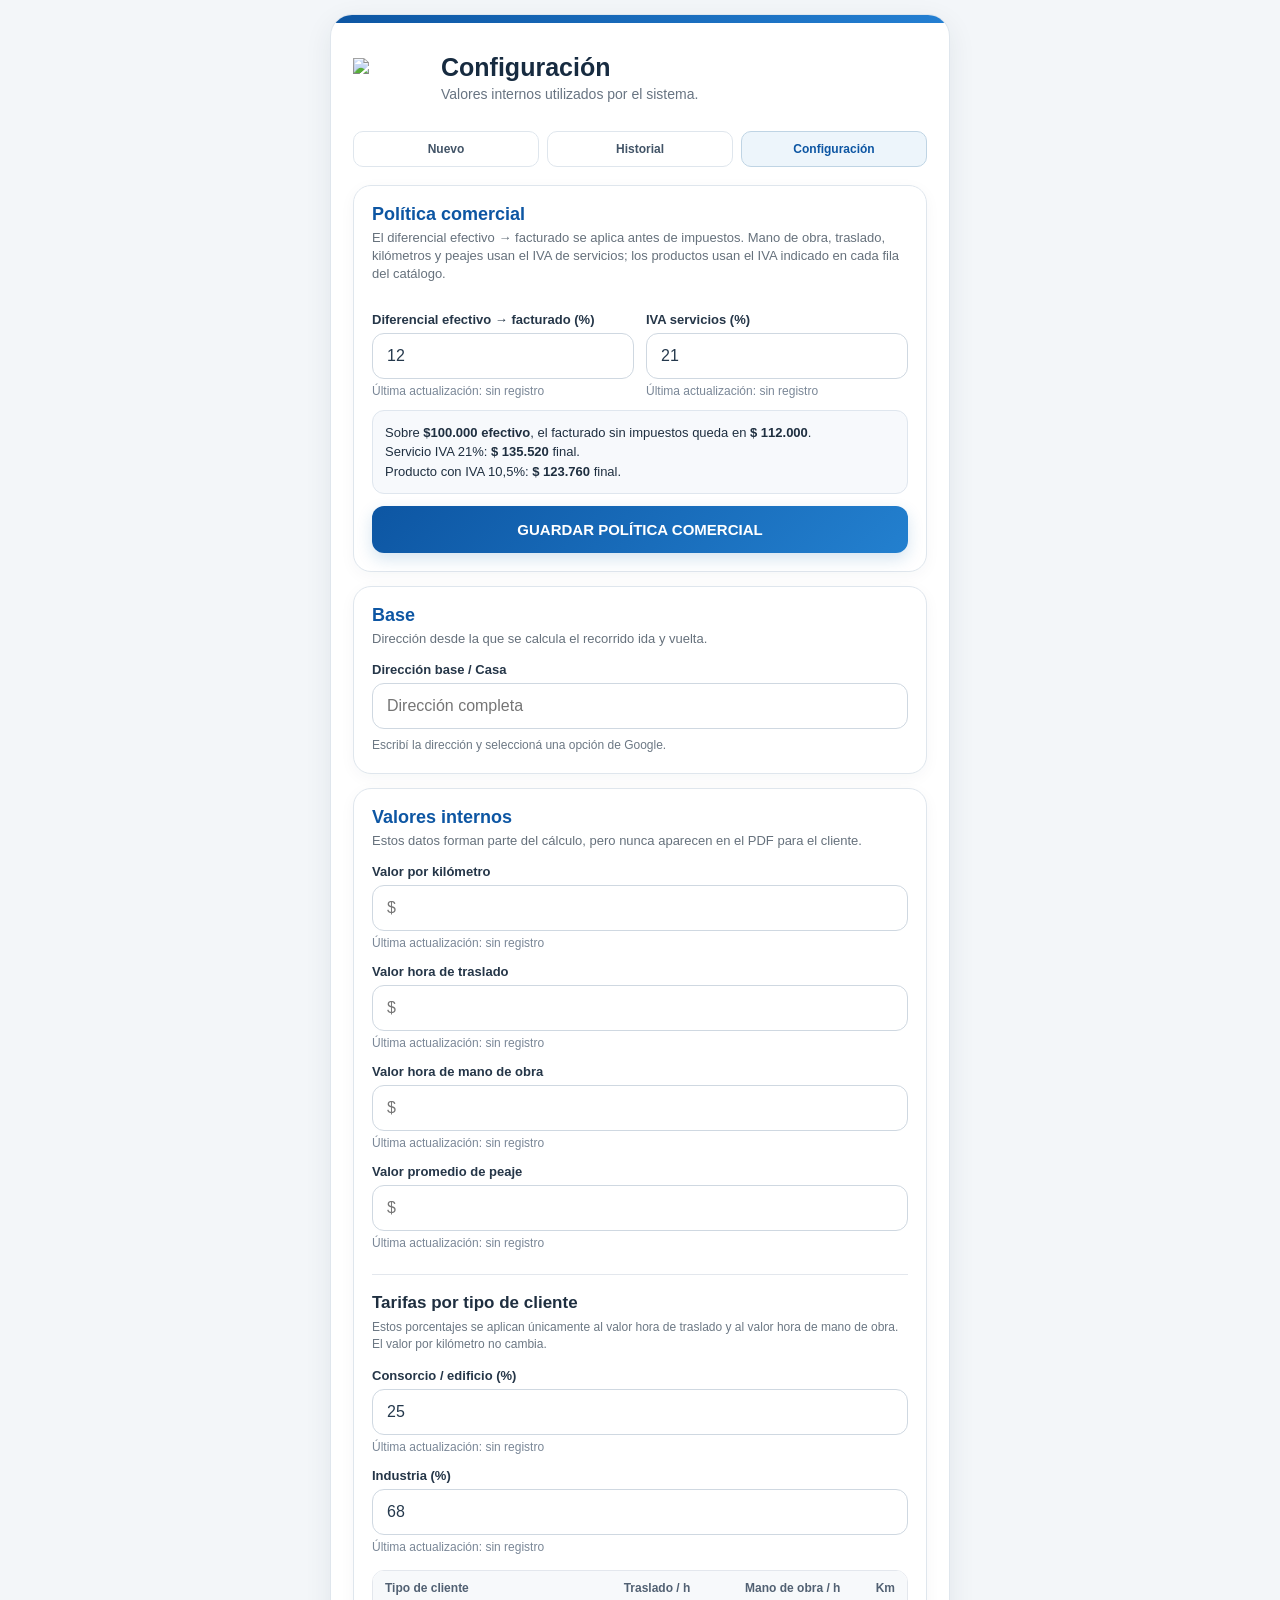
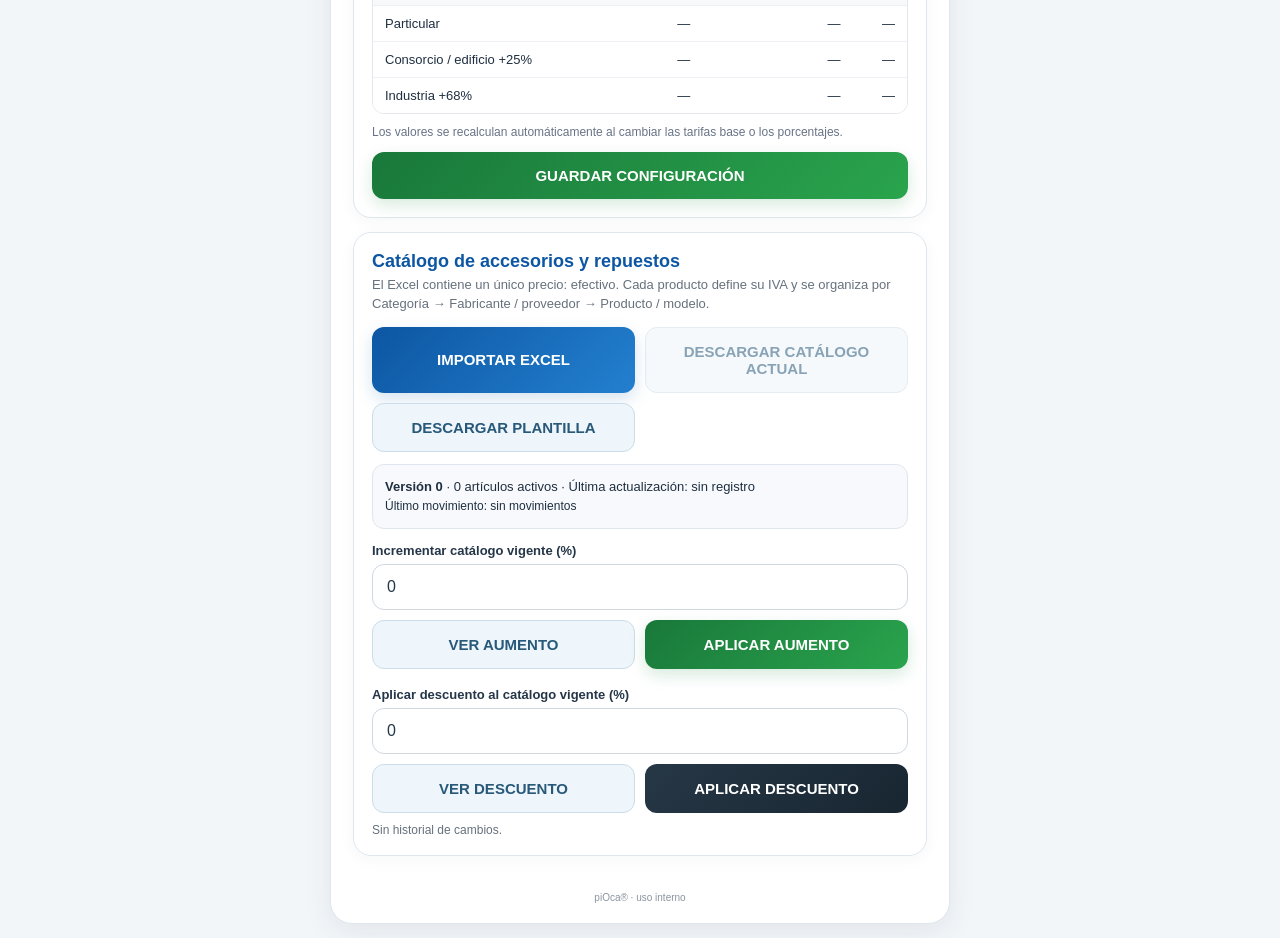
==== commit 182b2ba0: "Update cfg.html" ====
--- a/cfg.html
+++ b/cfg.html
@@ -144,7 +144,7 @@
   <section class="body">
     <div class="card">
       <h2>Política comercial</h2>
-      <p>Estos parámetros se aplican a toda la aplicación. El diferencial se calcula antes de impuestos.</p>
+      <p>El diferencial efectivo → facturado se aplica antes de impuestos. Mano de obra, traslado, kilómetros y peajes usan el IVA de servicios; los productos usan el IVA indicado en cada fila del catálogo.</p>
       <div class="policyGrid">
         <div>
           <label for="facturadoPct">Diferencial efectivo → facturado (%)</label>
@@ -152,7 +152,7 @@
           <div class="updatedAt" id="facturadoPctUpdated">Última actualización: sin registro</div>
         </div>
         <div>
-          <label for="iva">IVA (%)</label>
+          <label for="iva">IVA servicios (%)</label>
           <input id="iva" type="number" min="0" step="0.01" inputmode="decimal" value="21">
           <div class="updatedAt" id="ivaUpdated">Última actualización: sin registro</div>
         </div>
@@ -253,7 +253,7 @@
 
     <div class="card">
       <h2>Catálogo de accesorios y repuestos</h2>
-      <p>El Excel contiene un único precio: efectivo. Facturado e IVA se calculan automáticamente.</p>
+      <p>El Excel contiene un único precio: efectivo. Cada producto define su IVA y se organiza por Categoría → Fabricante / proveedor → Producto / modelo.</p>
 
       <input id="catalogFile" type="file" accept=".xlsx,.xls" class="hidden">
       <div class="catalogActions">
@@ -264,11 +264,18 @@
 
       <div class="catalogSummary" id="catalogSummary">Catálogo sin cargar.</div>
 
-      <label for="catalogIncrease">Aplicar aumento al catálogo vigente (%)</label>
-      <input id="catalogIncrease" type="number" step="0.01" inputmode="decimal" value="0">
+      <label for="catalogIncrease">Incrementar catálogo vigente (%)</label>
+      <input id="catalogIncrease" type="number" min="0" step="0.01" inputmode="decimal" value="0">
       <div class="catalogActions" style="margin-top:10px">
-        <button class="claro" id="previewIncrease" type="button">VER NUEVOS PRECIOS</button>
+        <button class="claro" id="previewIncrease" type="button">VER AUMENTO</button>
         <button class="verde" id="applyIncrease" type="button">APLICAR AUMENTO</button>
+      </div>
+
+      <label for="catalogDiscount" style="margin-top:18px">Aplicar descuento al catálogo vigente (%)</label>
+      <input id="catalogDiscount" type="number" min="0" max="99.99" step="0.01" inputmode="decimal" value="0">
+      <div class="catalogActions" style="margin-top:10px">
+        <button class="claro" id="previewDiscount" type="button">VER DESCUENTO</button>
+        <button class="oscuro" id="applyDiscount" type="button">APLICAR DESCUENTO</button>
       </div>
       <div class="catalogPreview hidden" id="catalogPreview"></div>
       <div class="status ok hidden" id="catalogOk"></div>
@@ -281,7 +288,7 @@
 </main>
 
 <script src="https://cdn.jsdelivr.net/npm/xlsx@0.18.5/dist/xlsx.full.min.js"></script>
-<script src="r17-catalog.js?v=20261008-1"></script>
+<script src="r17-catalog.js?v=20261008-3"></script>
 <script>
 const ids=['base','km','travel','labor','toll','iva','facturadoPct','consorcioPct','industriaPct'];
 const trackedIds=['km','travel','labor','toll','iva','facturadoPct','consorcioPct','industriaPct'];
@@ -378,8 +385,12 @@
 function renderCommercialPolicy(){
   const cash=100000;
   const cfg={facturadoPct:configNumber('facturadoPct')??12,iva:configNumber('iva')??21};
-  const p=PiocaCatalog.commercialPrices(cash,cfg);
-  $('commercialPreview').textContent='Ejemplo sobre $100.000 efectivo: facturado '+money(p.invoiceBase)+' + IVA · final '+money(p.invoiceTotal);
+  const service=PiocaCatalog.commercialPrices(cash,cfg,cfg.iva);
+  const product=PiocaCatalog.commercialPrices(cash,cfg,10.5);
+  $('commercialPreview').innerHTML=
+    'Sobre <b>$100.000 efectivo</b>, el facturado sin impuestos queda en <b>'+money(service.invoiceBase)+'</b>.'+
+    '<br>Servicio IVA '+new Intl.NumberFormat('es-AR',{maximumFractionDigits:2}).format(cfg.iva)+'%: <b>'+money(service.invoiceTotal)+'</b> final.'+
+    '<br>Producto con IVA 10,5%: <b>'+money(product.invoiceTotal)+'</b> final.';
 }
 
 function saveCommercialPolicy(){
@@ -403,14 +414,26 @@
   setTimeout(()=>$('commercialSaved').classList.add('hidden'),1800);
 }
 
+function catalogActionLabel(h){
+  const action=String((h&&h.action)||'').toLowerCase();
+  const pct=Number(h&&h.percent);
+  if(action==='aumento_general') return 'Aumento '+(Number.isFinite(pct)?('+'+Math.abs(pct)+'%'):'');
+  if(action==='descuento_general') return 'Descuento '+(Number.isFinite(pct)?('-'+Math.abs(pct)+'%'):'');
+  if(action==='importacion_excel') return 'Importación de Excel';
+  return String((h&&h.action)||'Actualización').replaceAll('_',' ');
+}
+
 function renderCatalog(){
   const cat=PiocaCatalog.load();
   const active=cat.items.filter(x=>x.active).length;
   const date=cat.updatedAt ? formatUpdateDate(cat.updatedAt) : 'sin registro';
-  $('catalogSummary').innerHTML='<b>Versión '+cat.version+'</b> · '+active+' artículos activos · Última actualización: '+date;
-  const hist=PiocaCatalog.loadHistory().slice(-5).reverse();
+  const allHist=PiocaCatalog.loadHistory();
+  const latest=allHist.length ? allHist[allHist.length-1] : null;
+  const latestText=latest ? (formatUpdateDate(latest.at)+' · '+catalogActionLabel(latest)) : 'sin movimientos';
+  $('catalogSummary').innerHTML='<b>Versión '+cat.version+'</b> · '+active+' artículos activos · Última actualización: '+date+'<br><span style="font-size:12px">Último movimiento: '+latestText+'</span>';
+  const hist=allHist.slice(-5).reverse();
   $('catalogHistory').innerHTML=hist.length
-    ? '<b>Últimos cambios</b><br>'+hist.map(h=>formatUpdateDate(h.at)+' · '+String(h.action||'').replaceAll('_',' ')+(h.percent!==null&&h.percent!==undefined?' · '+h.percent+'%':'')).join('<br>')
+    ? '<b>Últimos cambios</b><br>'+hist.map(h=>formatUpdateDate(h.at)+' · '+catalogActionLabel(h)).join('<br>')
     : 'Sin historial de cambios.';
   $('downloadCatalog').disabled=cat.items.length===0;
 }
@@ -686,11 +709,33 @@
   $('catalogError').classList.add('hidden');$('catalogOk').classList.add('hidden');
   try{
     const pct=Number(String($('catalogIncrease').value).replace(',','.'));
-    if(!Number.isFinite(pct)) throw new Error('Ingresá un porcentaje válido.');
-    if(!confirm('¿Aplicar '+pct+'% al precio efectivo de TODO el catálogo vigente?')) return;
+    if(!Number.isFinite(pct) || pct<=0) throw new Error('Ingresá un porcentaje de aumento mayor a 0.');
+    if(!confirm('¿AUMENTAR '+pct+'% el precio efectivo de TODO el catálogo vigente?')) return;
     const cat=PiocaCatalog.applyIncrease(pct);
     $('catalogIncrease').value='0';$('catalogPreview').classList.add('hidden');
-    $('catalogOk').textContent='Aumento aplicado. Catálogo versión '+cat.version+'.';$('catalogOk').classList.remove('hidden');renderCatalog();
+    $('catalogOk').textContent='Aumento aplicado y registrado con fecha. Catálogo versión '+cat.version+'.';$('catalogOk').classList.remove('hidden');renderCatalog();
+  }catch(e){$('catalogError').textContent=e.message||String(e);$('catalogError').classList.remove('hidden')}
+};
+
+$('previewDiscount').onclick=()=>{
+  try{
+    const p=PiocaCatalog.previewDiscount($('catalogDiscount').value);
+    if(!p.items.length) throw new Error('Primero importá un catálogo.');
+    const sample=p.items.filter(x=>x.active).slice(0,5);
+    $('catalogPreview').innerHTML='<b>Vista previa descuento -'+p.percent+'%</b><br>'+sample.map(x=>x.product+': '+money(x.cashPrice)+' → '+money(x.newCashPrice)).join('<br>')+(p.items.length>5?'<br>…':'');
+    $('catalogPreview').classList.remove('hidden');
+  }catch(e){$('catalogError').textContent=e.message||String(e);$('catalogError').classList.remove('hidden')}
+};
+
+$('applyDiscount').onclick=()=>{
+  $('catalogError').classList.add('hidden');$('catalogOk').classList.add('hidden');
+  try{
+    const pct=Number(String($('catalogDiscount').value).replace(',','.'));
+    if(!Number.isFinite(pct) || pct<=0 || pct>=100) throw new Error('Ingresá un descuento mayor a 0 y menor a 100%.');
+    if(!confirm('¿DISMINUIR '+pct+'% el precio efectivo de TODO el catálogo vigente?')) return;
+    const cat=PiocaCatalog.applyDiscount(pct);
+    $('catalogDiscount').value='0';$('catalogPreview').classList.add('hidden');
+    $('catalogOk').textContent='Descuento aplicado y registrado con fecha. Catálogo versión '+cat.version+'.';$('catalogOk').classList.remove('hidden');renderCatalog();
   }catch(e){$('catalogError').textContent=e.message||String(e);$('catalogError').classList.remove('hidden')}
 };
 
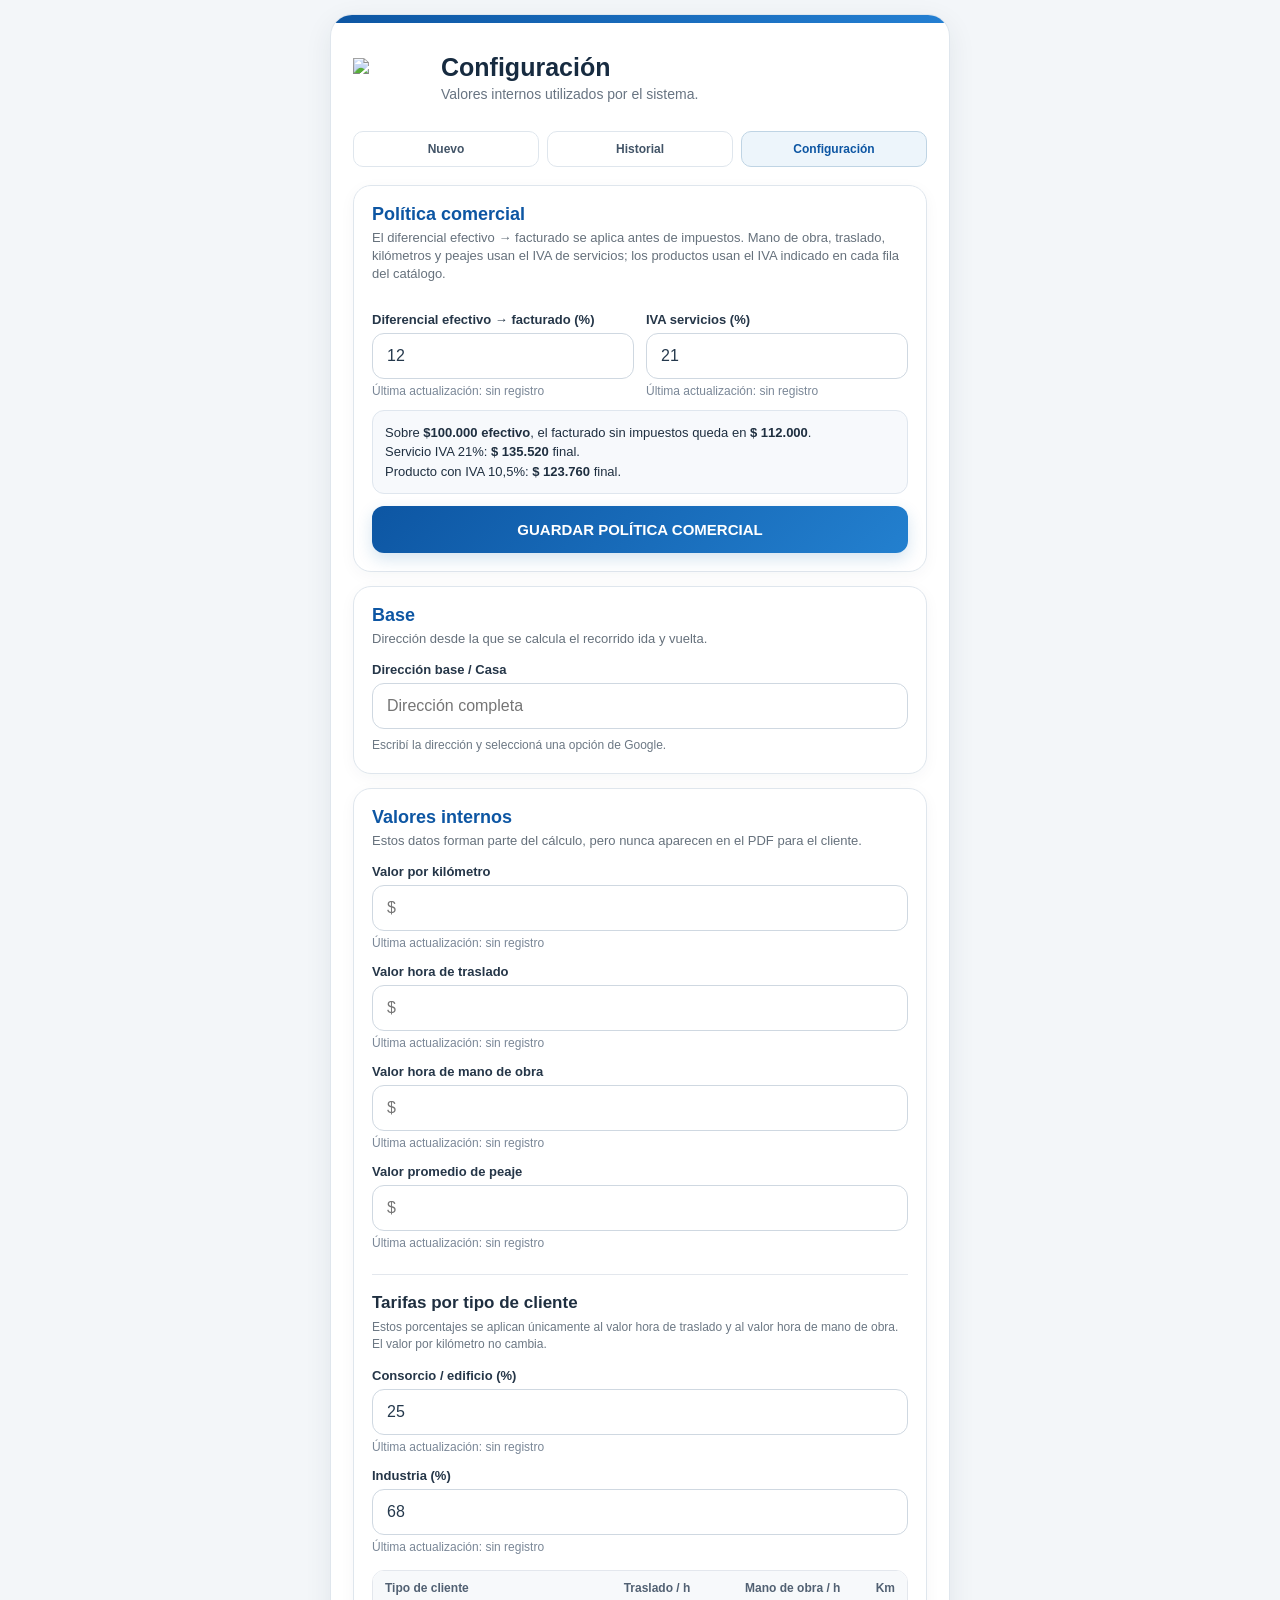
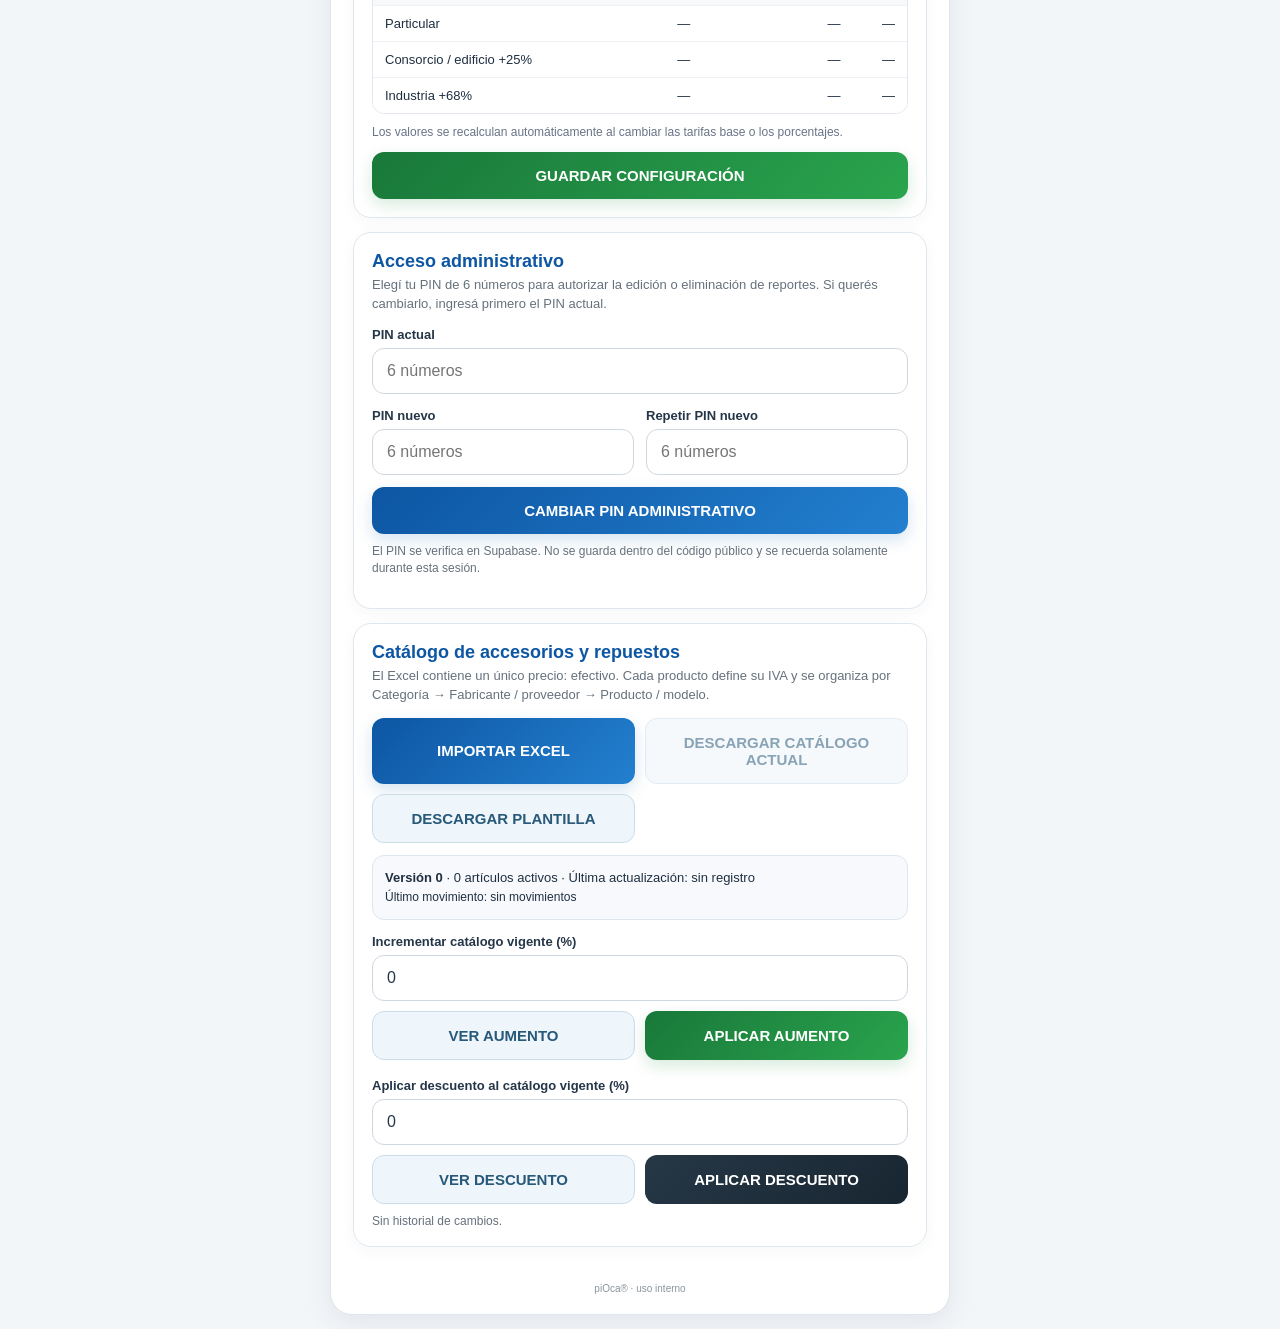
==== commit a7bfd8c8: "Update cfg.html" ====
--- a/cfg.html
+++ b/cfg.html
@@ -120,6 +120,75 @@
 .catalogSummary{margin-top:12px;padding:12px;border:1px solid #dfe6ee;border-radius:12px;background:#f7f9fc;font-size:13px;line-height:1.5}
 .catalogHistory{margin-top:10px;font-size:12px;color:#66717c}
 .catalogPreview{margin-top:10px;padding:10px 12px;border:1px solid #cfe0ef;border-radius:12px;background:#f2f8fd;font-size:12px;line-height:1.5}
+/* piOca: tarifas responsive sin desplazamiento lateral.
+   Solo cambia la representación; los importes mantienen los IDs originales
+   y siguen actualizándose desde renderClientRates(). */
+@media(max-width:680px){
+  .rateTableWrap{
+    overflow:visible;
+    border:0;
+    border-radius:0;
+    background:transparent;
+  }
+  .rateTable{
+    display:block;
+    width:100%;
+    min-width:0;
+    background:transparent;
+  }
+  .rateTable thead{display:none}
+  .rateTable tbody{
+    display:grid;
+    gap:12px;
+  }
+  .rateTable tbody tr{
+    display:block;
+    border:1px solid #dce5ef;
+    border-radius:14px;
+    overflow:hidden;
+    background:#fff;
+  }
+  .rateTable tbody td{
+    display:flex;
+    justify-content:space-between;
+    align-items:center;
+    gap:10px;
+    padding:10px 13px;
+    border-bottom:1px solid #edf1f5;
+    font-size:13px;
+    line-height:1.35;
+    text-align:right;
+    white-space:normal;
+    min-width:0;
+    overflow-wrap:anywhere;
+    font-variant-numeric:tabular-nums;
+  }
+  .rateTable tbody td:first-child{
+    display:block;
+    padding:12px 13px;
+    background:#f0f5fb;
+    color:#1959a0;
+    font-size:14px;
+    font-weight:800;
+    text-align:left;
+  }
+  .rateTable tbody td:not(:first-child){
+    color:#203347;
+    font-weight:750;
+  }
+  .rateTable tbody td:not(:first-child)::before{
+    flex:1 1 auto;
+    min-width:0;
+    text-align:left;
+    color:#64758a;
+    font-size:12.5px;
+    font-weight:500;
+  }
+  .rateTable tbody td:nth-child(2)::before{content:"Traslado / h"}
+  .rateTable tbody td:nth-child(3)::before{content:"Mano de obra / h"}
+  .rateTable tbody td:nth-child(4)::before{content:"Valor por km"}
+  .rateTable tbody td:last-child{border-bottom:0}
+}
 @media(max-width:440px){.policyGrid,.catalogActions{grid-template-columns:1fr}}
 </style>
 </head>
@@ -252,6 +321,21 @@
     </div>
 
     <div class="card">
+      <h2>Acceso administrativo</h2>
+      <p>Elegí tu PIN de 6 números para autorizar la edición o eliminación de reportes. Si querés cambiarlo, ingresá primero el PIN actual.</p>
+      <label for="currentAdminPin">PIN actual</label>
+      <input id="currentAdminPin" type="password" inputmode="numeric" maxlength="6" minlength="6" autocomplete="off" placeholder="6 números">
+      <div class="policyGrid">
+        <div><label for="newAdminPin">PIN nuevo</label>
+          <input id="newAdminPin" type="password" inputmode="numeric" maxlength="6" minlength="6" autocomplete="off" placeholder="6 números"></div>
+        <div><label for="confirmAdminPin">Repetir PIN nuevo</label>
+          <input id="confirmAdminPin" type="password" inputmode="numeric" maxlength="6" minlength="6" autocomplete="off" placeholder="6 números"></div>
+      </div>
+      <button class="azul" id="changeAdminPin" type="button">CAMBIAR PIN ADMINISTRATIVO</button>
+      <div id="adminPinStatus" class="status hidden" role="status"></div>
+      <p class="muted" style="margin-top:9px;font-size:12px">El PIN se verifica en Supabase. No se guarda dentro del código público y se recuerda solamente durante esta sesión.</p>
+    </div>
+    <div class="card">
       <h2>Catálogo de accesorios y repuestos</h2>
       <p>El Excel contiene un único precio: efectivo. Cada producto define su IVA y se organiza por Categoría → Fabricante / proveedor → Producto / modelo.</p>
 
@@ -739,6 +823,38 @@
   }catch(e){$('catalogError').textContent=e.message||String(e);$('catalogError').classList.remove('hidden')}
 };
 
+const ADMIN_PIN_SESSION_KEY='pioca_admin_pin_session';
+$('changeAdminPin').onclick=async()=>{
+  const btn=$('changeAdminPin');
+  const message=$('adminPinStatus');
+  const current=$('currentAdminPin').value.trim();
+  const next=$('newAdminPin').value.trim();
+  const confirmPin=$('confirmAdminPin').value.trim();
+  message.className='status hidden';
+  function notify(text,isError){message.textContent=text;message.className='status '+(isError?'error':'ok');}
+  if(!/^\d{6}$/.test(current)||!/^\d{6}$/.test(next)){
+    notify('Ambos PIN deben tener exactamente 6 números.',true);return;
+  }
+  if(next!==confirmPin){notify('La confirmación del PIN nuevo no coincide.',true);return;}
+  if(current===next){notify('El PIN nuevo tiene que ser diferente del actual.',true);return;}
+  if(!confirm('¿Querés cambiar el PIN de administrador? El PIN anterior dejará de funcionar.'))return;
+  btn.disabled=true;
+  notify('Cambiando el PIN…',false);
+  try{
+    const response=await fetch('https://apxrmkdegjnblkbyjsbp.supabase.co/functions/v1/r17-manage',{
+      method:'POST',
+      headers:{'Content-Type':'application/json','apikey':SUPABASE_PUBLISHABLE,'Authorization':'Bearer '+SUPABASE_PUBLISHABLE},
+      body:JSON.stringify({action:'change_pin',admin_key:current,new_pin:next})
+    });
+    let data={};try{data=await response.json();}catch(e){}
+    if(!response.ok||!data.ok)throw Error(data.error||'No se pudo cambiar el PIN.');
+    $('currentAdminPin').value='';$('newAdminPin').value='';$('confirmAdminPin').value='';
+    try{sessionStorage.setItem(ADMIN_PIN_SESSION_KEY,next);}catch(e){}
+    notify('PIN actualizado correctamente en Supabase.',false);
+  }catch(e){notify(e.message||String(e),true);}
+  finally{btn.disabled=false;}
+};
+
 load();
 </script>
 </body>
